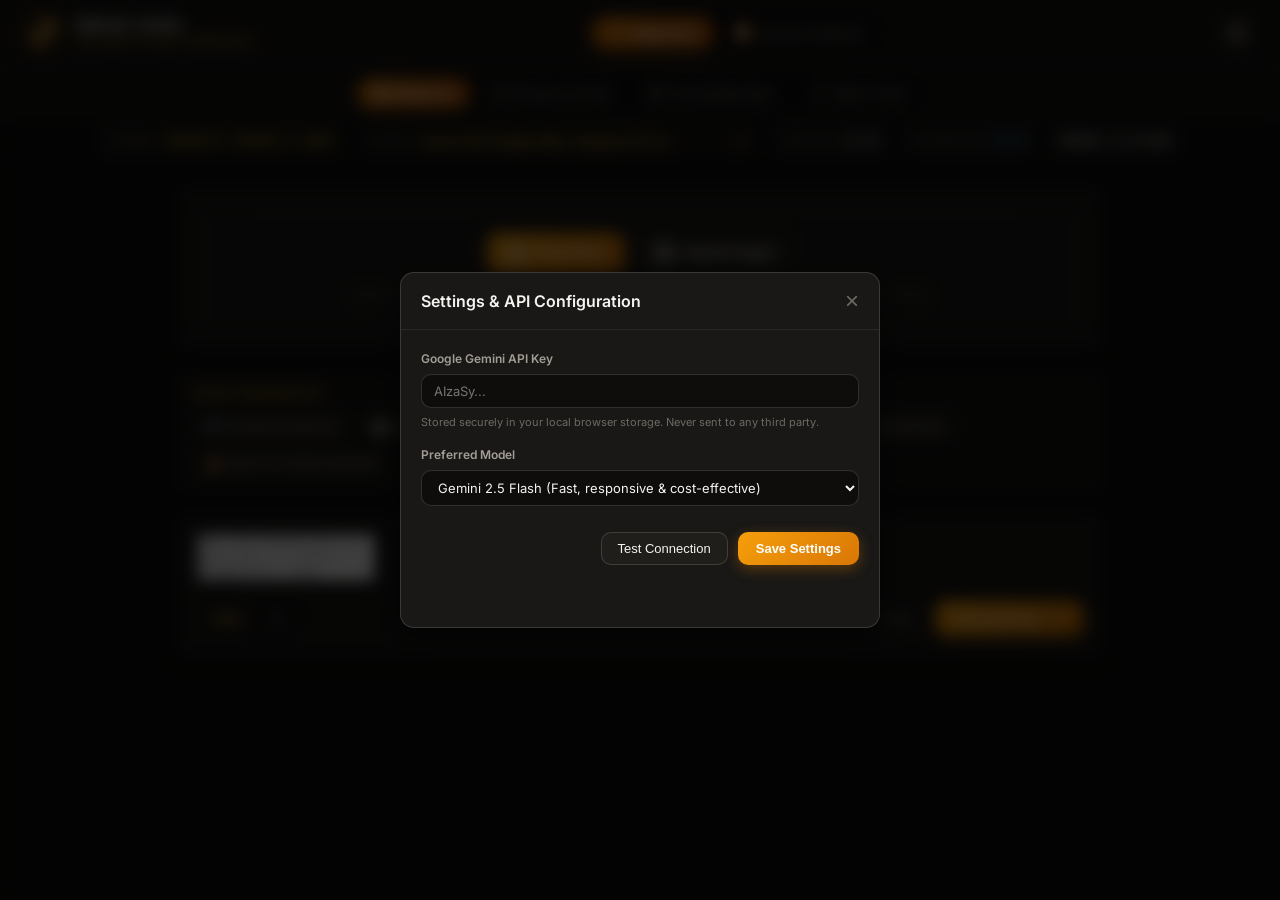
==== baguette-guru/index.html @ 0dacc55f "UI Polish: Harmonize top bar geometry, unify segmented pill navigation tabs, and eliminate irregular" ====
<!DOCTYPE html>
<html lang="en">
<head>
    <meta charset="UTF-8">
    <meta name="viewport" content="width=device-width, initial-scale=1.0, maximum-scale=1.0, user-scalable=no, viewport-fit=cover">
    <title>Bread Guru — Artisan Sourdough & Baguette Companion</title>
    <meta name="theme-color" content="#0d0c0a">
    <meta name="apple-mobile-web-app-capable" content="yes">
    <meta name="apple-mobile-web-app-status-bar-style" content="black-translucent">
    <link rel="manifest" href="manifest.json">
    <link rel="stylesheet" href="style.css?v=7.0">
    <link rel="icon" href="data:image/svg+xml,<svg xmlns='http://www.w3.org/2000/svg' viewBox='0 0 100 100'><text y='.9em' font-size='90'>🥖</text></svg>">
</head>
<body>

    <div id="app" class="app-container">
        
        <!-- TOP APP BAR -->
        <header class="app-header">
            <div class="brand-section">
                <div class="brand-logo">🥖</div>
                <div class="brand-info">
                    <h1 class="brand-title">BREAD GURU</h1>
                    <span class="brand-subtitle">ARTISAN KITCHEN COMPANION</span>
                </div>
            </div>

            <!-- BAKE FORMAT TOGGLE (PILL SWITCH) -->
            <div class="format-segmented-control">
                <button id="btn-format-baguette" class="format-pill active" data-format="baguette">
                    <span class="icon">🥖</span>
                    <span class="label">Baguettes</span>
                </button>
                <button id="btn-format-boule" class="format-pill" data-format="boule">
                    <span class="icon">🍞</span>
                    <span class="label">Boules & Bâtards</span>
                </button>
            </div>

            <!-- QUICK ACTIONS -->
            <div class="header-actions">
                <button id="settings-btn" class="icon-btn" title="API Configuration" aria-label="Settings">
                    <svg width="20" height="20" viewBox="0 0 24 24" fill="none" stroke="currentColor" stroke-width="2" stroke-linecap="round" stroke-linejoin="round">
                        <circle cx="12" cy="12" r="3"></circle>
                        <path d="M19.4 15a1.65 1.65 0 0 0 .33 1.82l.06.06a2 2 0 0 1 0 2.83 2 2 0 0 1-2.83 0l-.06-.06a1.65 1.65 0 0 0-1.82-.33 1.65 1.65 0 0 0-1 1.51V21a2 2 0 0 1-2 2 2 2 0 0 1-2-2v-.09A1.65 1.65 0 0 0 9 19.4a1.65 1.65 0 0 0-1.82.33l-.06.06a2 2 0 0 1-2.83 0 2 2 0 0 1 0-2.83l.06-.06a1.65 1.65 0 0 0 .33-1.82 1.65 1.65 0 0 0-1.51-1H3a2 2 0 0 1-2-2 2 2 0 0 1 2-2h.09A1.65 1.65 0 0 0 4.6 9a1.65 1.65 0 0 0-.33-1.82l-.06-.06a2 2 0 0 1 0-2.83 2 2 0 0 1 2.83 0l.06.06a1.65 1.65 0 0 0 1.82.33H9a1.65 1.65 0 0 0 1-1.51V3a2 2 0 0 1 2-2 2 2 0 0 1 2 2v.09a1.65 1.65 0 0 0 1 1.51 1.65 1.65 0 0 0 1.82-.33l.06-.06a2 2 0 0 1 2.83 0 2 2 0 0 1 0 2.83l-.06.06a1.65 1.65 0 0 0-.33 1.82V9a1.65 1.65 0 0 0 1.51 1H21a2 2 0 0 1 2 2 2 2 0 0 1-2 2h-.09a1.65 1.65 0 0 0-1.51 1z"></path>
                    </svg>
                </button>
            </div>
        </header>

        <!-- MAIN NAVIGATION TABS -->
        <nav class="main-nav">
            <div class="nav-segmented-track">
                <button id="nav-diagnose" class="nav-tab active" data-tab="diagnose">
                    <svg width="16" height="16" viewBox="0 0 24 24" fill="none" stroke="currentColor" stroke-width="2"><path d="M23 19a2 2 0 0 1-2 2H3a2 2 0 0 1-2-2V8a2 2 0 0 1 2-2h4l2-3h6l2 3h4a2 2 0 0 1 2 2z"/><circle cx="12" cy="13" r="4"/></svg>
                    <span>Diagnose</span>
                </button>
                <button id="nav-recipes" class="nav-tab" data-tab="recipes">
                    <svg width="16" height="16" viewBox="0 0 24 24" fill="none" stroke="currentColor" stroke-width="2"><path d="M4 19.5A2.5 2.5 0 0 1 6.5 17H20"/><path d="M6.5 2H20v20H6.5A2.5 2.5 0 0 1 4 19.5v-15A2.5 2.5 0 0 1 6.5 2z"/></svg>
                    <span>Recipes & Scale</span>
                </button>
                <button id="nav-methods" class="nav-tab" data-tab="methods">
                    <svg width="16" height="16" viewBox="0 0 24 24" fill="none" stroke="currentColor" stroke-width="2"><polygon points="12 2 2 7 12 12 22 7 12 2"/><polyline points="2 17 12 22 22 17"/><polyline points="2 12 12 17 22 12"/></svg>
                    <span>Knowledge Base</span>
                </button>
                <button id="nav-coulage" class="nav-tab" data-tab="coulage">
                    <svg width="16" height="16" viewBox="0 0 24 24" fill="none" stroke="currentColor" stroke-width="2"><path d="M14 14.76V3.5a2.5 2.5 0 0 0-5 0v11.26a4.5 4.5 0 1 0 5 0z"/></svg>
                    <span>Water Temp</span>
                </button>
            </div>
        </nav>

        <!-- LIVE TELEMETRY BAR -->
        <div class="telemetry-strip">
            <div class="telemetry-pill">
                <span class="label">Format:</span>
                <span id="telemetry-format" class="val val-highlight">Baguette (Couche)</span>
            </div>
            <div class="telemetry-pill">
                <span class="label">Flour:</span>
                <select id="header-flour-selector" class="strip-select">
                    <!-- Populated dynamically -->
                </select>
            </div>
            <div class="telemetry-pill">
                <span class="label">Protein:</span>
                <span id="telemetry-protein" class="val">11.2%</span>
            </div>
            <div class="telemetry-pill">
                <span class="label">Hydration:</span>
                <span id="telemetry-hydr" class="val val-accent">70.0%</span>
            </div>
            <div class="telemetry-pill model-badge">
                <span id="active-model-display" class="val">GEMINI FLASH</span>
            </div>
        </div>

        <!-- MAIN CONTENT AREA -->
        <main class="content-area">

            <!-- TAB 1: DIAGNOSE & CAMERA SENSOR -->
            <section id="view-diagnose" class="tab-view active">
                
                <!-- CAMERA / UPLOAD COMPONENT -->
                <div class="media-card">
                    <div id="image-count-badge" class="media-badge hidden">0 Photos Attached</div>
                    
                    <div id="preview-container" class="thumbnail-strip hidden"></div>

                    <div class="upload-dropzone" id="camera-placeholder">
                        <div class="dropzone-buttons">
                            <label for="camera-input" class="action-btn btn-primary">
                                <svg width="22" height="22" viewBox="0 0 24 24" fill="none" stroke="currentColor" stroke-width="2"><path d="M23 19a2 2 0 0 1-2 2H3a2 2 0 0 1-2-2V8a2 2 0 0 1 2-2h4l2-3h6l2 3h4a2 2 0 0 1 2 2z"/><circle cx="12" cy="13" r="4"/></svg>
                                <span>Take Photo</span>
                            </label>
                            <label for="gallery-input" class="action-btn btn-secondary">
                                <svg width="22" height="22" viewBox="0 0 24 24" fill="none" stroke="currentColor" stroke-width="2"><rect x="3" y="3" width="18" height="18" rx="2"/><circle cx="8.5" cy="8.5" r="1.5"/><polyline points="21 15 16 10 5 21"/></svg>
                                <span>Upload Images</span>
                            </label>
                        </div>
                        <p class="dropzone-hint">Snap your bulk fermentation, shaped dough on couche/banneton, scoring cuts, or crumb cross-section</p>
                    </div>

                    <input type="file" id="gallery-input" accept="image/*" multiple style="display:none;">
                    <input type="file" id="camera-input" accept="image/*" capture="environment" style="display:none;">
                </div>

                <!-- QUICK TOPIC CHIPS -->
                <div class="quick-chips-wrapper">
                    <span class="chips-label">Quick Diagnostics:</span>
                    <div id="quick-chips-container" class="chips-carousel">
                        <!-- Populated dynamically based on Baguette vs Boule mode -->
                    </div>
                </div>

                <!-- QUESTION / PROMPT INPUT -->
                <div class="prompt-card">
                    <textarea id="context-input" placeholder="Ask the Bread Guru a question or select a diagnostic chip above..." rows="3"></textarea>
                    
                    <div class="prompt-card-footer">
                        <div class="model-segmented">
                            <button id="btn-flash" class="model-opt active">Flash</button>
                            <button id="btn-pro" class="model-opt">Pro</button>
                        </div>

                        <div class="footer-buttons">
                            <button id="pillar-clear" class="btn-ghost" title="Clear inputs">Clear</button>
                            <button id="btn-analyze" class="btn-execute">
                                <span>Consult Guru</span>
                                <svg width="16" height="16" viewBox="0 0 24 24" fill="none" stroke="currentColor" stroke-width="2.5"><polyline points="9 18 15 12 9 6"/></svg>
                            </button>
                        </div>
                    </div>
                </div>

                <!-- DIAGNOSTIC RESULT CARD -->
                <div id="diagnostic-panel" class="result-card hidden">
                    <div class="result-header">
                        <div class="result-title-group">
                            <span class="status-indicator"></span>
                            <h3>Guru Diagnostic Assessment</h3>
                        </div>
                        <button id="btn-clear-result" class="btn-text">Dismiss</button>
                    </div>
                    <div id="diagnostic-content" class="result-body markdown-body">
                        <!-- Streamed / rendered Gemini analysis -->
                    </div>
                </div>

            </section>

            <!-- TAB 2: RECIPES & SCALE COMPANION -->
            <section id="view-recipes" class="tab-view">
                
                <div class="card-hero">
                    <div class="hero-header">
                        <div>
                            <h2 id="recipe-format-title">Artisanal Baguettes</h2>
                            <p id="recipe-format-subtitle" class="hero-desc">Exact kitchen scale weights dynamically tuned to your flour and hydration</p>
                        </div>
                    </div>
                </div>

                <!-- FLOUR PROFILER CARD -->
                <div class="panel-card">
                    <div class="card-section-label">Flour Rheology Profile</div>
                    
                    <div class="flour-config-grid">
                        <div class="config-field">
                            <label for="recipe-flour-selector">Selected Flour</label>
                            <select id="recipe-flour-selector" class="clean-select">
                                <!-- Populated dynamically -->
                            </select>
                        </div>

                        <div class="config-field">
                            <label for="input-protein">Protein Content (%)</label>
                            <input type="number" id="input-protein" step="0.1" min="9.0" max="18.0" value="11.2" class="clean-input">
                        </div>

                        <div class="config-field">
                            <label for="select-bio">Type / Certification</label>
                            <select id="select-bio" class="clean-select">
                                <option value="true">Organic / Bio (Native enzymes, no additives)</option>
                                <option value="false">Conventional (Malted / Ascorbic acid)</option>
                            </select>
                        </div>
                    </div>

                    <div id="flour-notes-banner" class="flour-advice-callout">
                        <!-- Populated dynamically -->
                    </div>
                </div>

                <!-- RECIPE VARIANT SELECTOR -->
                <div class="recipe-selector-wrap">
                    <div class="card-section-label">Master Recipe Formula</div>
                    <div id="recipe-selector-pills" class="recipe-pills">
                        <!-- Populated dynamically based on Baguette vs Boule -->
                    </div>

                    <!-- ACTIVE RECIPE ACTION BANNER -->
                    <div class="recipe-action-banner">
                        <div class="active-recipe-summary">
                            <h3 id="display-recipe-title">Selected Master Formula</h3>
                            <p id="display-recipe-desc" class="recipe-desc-text">Select a master formula above</p>
                        </div>
                        <button id="btn-start-baking-mode" class="btn-execute btn-baking-mode" title="Launch Step-by-Step Guided Baker with Alarms">
                            <svg width="18" height="18" viewBox="0 0 24 24" fill="none" stroke="currentColor" stroke-width="2"><circle cx="12" cy="12" r="10"/><polyline points="12 6 12 12 16 14"/></svg>
                            <span>START BAKING MODE</span>
                        </button>
                    </div>
                </div>

                <!-- SCALE MASTER & HYDRATION DIAL -->
                <div class="panel-card highlight-card">
                    
                    <!-- HYDRATION SLIDER WITH LIVE ZONE EVALUATION -->
                    <div class="hydration-module">
                        <div class="hydration-header">
                            <div>
                                <label for="slider-hydration" class="hydr-title">Target Hydration</label>
                                <div class="hydr-metrics">
                                    <span id="val-hydration-display" class="hydr-hero-num">70.0%</span>
                                    <span id="display-total-water" class="hydr-water-grams">350 g total water</span>
                                </div>
                            </div>
                            <div id="hydr-zone-badge" class="zone-badge zone-optimal">Optimal Zone</div>
                        </div>

                        <div class="slider-wrapper">
                            <input type="range" id="slider-hydration" min="62" max="84" step="0.5" value="70" class="custom-range">
                            <div class="slider-scale-labels">
                                <span>62% (Stiff)</span>
                                <span>68% (T55/AP)</span>
                                <span>71% (Bio T65)</span>
                                <span>76% (Boule)</span>
                                <span>82%+ (Manitoba)</span>
                            </div>
                        </div>
                    </div>

                    <!-- BATCH SCALER CONTROLS -->
                    <div class="batch-scaler-row">
                        <div class="batch-control-group">
                            <label id="label-unit-count">Portions</label>
                            <div class="stepper-widget">
                                <button id="btn-dec-loaves" class="stepper-btn" aria-label="Decrease portions">−</button>
                                <span id="display-loaves" class="stepper-val">3</span>
                                <button id="btn-inc-loaves" class="stepper-btn" aria-label="Increase portions">+</button>
                            </div>
                            <span id="display-portion-estimate" class="batch-estimate">(~320g each)</span>
                        </div>

                        <div class="batch-control-group">
                            <label for="input-flour-basis">Total Flour Basis (g)</label>
                            <div class="input-with-unit">
                                <input type="number" id="input-flour-basis" value="500" step="50" min="100" max="5000" class="clean-input input-bold">
                                <span class="unit-tag">g</span>
                            </div>
                        </div>
                    </div>

                    <!-- KITCHEN SCALE WEIGHTS TABLE (GRAMS EMPHASIZED!) -->
                    <div class="table-responsive">
                        <table class="scale-table">
                            <thead>
                                <tr>
                                    <th>Ingredient / Stage</th>
                                    <th class="col-grams">Kitchen Scale Weight</th>
                                    <th class="col-pct">Baker's %</th>
                                    <th>Technique & Timing</th>
                                </tr>
                            </thead>
                            <tbody id="recipe-table-body">
                                <!-- Populated dynamically with large readable grams -->
                            </tbody>
                        </table>
                    </div>

                    <!-- TIMELINE & METHOD PHASES -->
                    <div class="timeline-module">
                        <div class="card-section-label">Step-by-Step Production Protocol</div>
                        <div id="recipe-steps-list" class="phases-accordion">
                            <!-- Populated dynamically -->
                        </div>
                    </div>

                </div>

            </section>

            <!-- TAB 3: METHODS & KNOWLEDGE BASE EXPLORER -->
            <section id="view-methods" class="tab-view">
                
                <div class="card-hero">
                    <h2>Artisan Bread Science & Methodology</h2>
                    <p class="hero-desc">Synthesized from Modernist Bread, Jean-Marie Lanio, Chad Robertson, Maurizio Leo, Ken Forkish, and Addie Roberts</p>
                </div>

                <div class="kb-topic-chips">
                    <button class="kb-chip active" data-kb="10_SOURDOUGH_BOULE_AND_BATARD_MASTERY.md">10. Sourdough Boules</button>
                    <button class="kb-chip" data-kb="09_FLOUR_PROTEIN_AND_HYDRATION_MATRIX.md">09. Flour & Protein Matrix</button>
                    <button class="kb-chip" data-kb="01_FOUNDATIONS_AND_FLOUR.md">01. Flour Specs & T65</button>
                    <button class="kb-chip" data-kb="02_THE_THREE_LEAVENING_SYSTEMS.md">02. 3 Leavening Systems</button>
                    <button class="kb-chip" data-kb="03_DOUGH_METHODS_AND_RHEOLOGY.md">03. Autolyse & Bassinage</button>
                    <button class="kb-chip" data-kb="04_SHAPING_TECHNIQUE_AND_TENSION.md">04. Shaping & Tension</button>
                    <button class="kb-chip" data-kb="05_SCORING_AND_OVEN_PHYSICS.md">05. Scoring & Ear Physics</button>
                    <button class="kb-chip" data-kb="06_BAKING_AND_STEAM_SOLUTIONS.md">06. Steam & Baking Stones</button>
                    <button class="kb-chip" data-kb="07_DIAGNOSTICS_AND_GURU_DECISION_TREE.md">07. Diagnostic Decision Tree</button>
                    <button class="kb-chip" data-kb="08_COMPARATIVE_RECIPES_DATABASE.md">08. Literature Formulas</button>
                </div>

                <div class="panel-card kb-display-card">
                    <div id="kb-markdown-content" class="kb-article markdown-body">
                        <!-- Loaded from knowledge_data.js -->
                    </div>
                </div>

            </section>

            <!-- TAB 4: COULAGE / BASE TEMPERATURE CALCULATOR -->
            <section id="view-coulage" class="tab-view">
                
                <div class="card-hero">
                    <h2>Le Coulage — Water Temperature Calculator</h2>
                    <p class="hero-desc">French Base Temperature Formula: Target Dough Temp = Room + Flour + Water + Mixer Friction</p>
                </div>

                <div class="panel-card">
                    <p class="card-intro-text">
                        Controlling final dough temperature (<strong>23.5°C – 24.5°C</strong>) is essential to govern fermentation speed, regulate enzyme activity, and keep wild yeast in balance with lactic acid bacteria.
                    </p>

                    <div class="coulage-inputs-grid">
                        <div class="config-field">
                            <label for="coulage-td">Target Dough Temp (T°D)</label>
                            <div class="input-with-unit">
                                <input type="number" id="coulage-td" value="24" step="0.5" class="clean-input input-bold">
                                <span class="unit-tag">°C</span>
                            </div>
                        </div>

                        <div class="config-field">
                            <label for="coulage-tr">Room / Ambient Temp (T°R)</label>
                            <div class="input-with-unit">
                                <input type="number" id="coulage-tr" value="22" step="0.5" class="clean-input">
                                <span class="unit-tag">°C</span>
                            </div>
                        </div>

                        <div class="config-field">
                            <label for="coulage-tf">Flour Temp (T°F)</label>
                            <div class="input-with-unit">
                                <input type="number" id="coulage-tf" value="21" step="0.5" class="clean-input">
                                <span class="unit-tag">°C</span>
                            </div>
                        </div>

                        <div class="config-field">
                            <label for="coulage-friction">Mixing Method (Friction Factor)</label>
                            <select id="coulage-friction" class="clean-select">
                                <option value="0">Manual Hand Mixing / Folds (0°C)</option>
                                <option value="2">Gentle Slow Mixer (2°C)</option>
                                <option value="4" selected>Spiral / Stand Mixer Spd 1+2 (4°C)</option>
                                <option value="6">Intensive High-Speed Mixer (6°C)</option>
                            </select>
                        </div>
                    </div>

                    <!-- HERO WATER TEMPERATURE BANNER -->
                    <div class="coulage-hero-card">
                        <div class="coulage-hero-label">Calculated Water Temperature Needed</div>
                        <div id="coulage-water-result" class="coulage-hero-number">25.0°C</div>
                        <p id="coulage-advice" class="coulage-hero-advice">Use slightly tepid water to hit target dough temp of 24°C.</p>
                    </div>
                </div>

            </section>

        </main>
    </div>

    <!-- IMMERSIVE BAKING MODE OVERLAY -->
    <div id="baking-mode-overlay" class="baking-mode-view hidden">
        <div class="bm-container">
            <header class="bm-header">
                <div class="bm-header-left">
                    <span class="bm-live-indicator"></span>
                    <div class="bm-header-meta">
                        <h2 id="bm-recipe-name">Modernist Bread: A-Plus Baguette</h2>
                        <span id="bm-recipe-specs">Scaled to 500g Flour • Target Hydration: 70.5%</span>
                    </div>
                </div>
                <div class="bm-header-right">
                    <button id="bm-sound-toggle" class="icon-btn" title="Toggle Alarm Chime" aria-label="Toggle Sound">🔔</button>
                    <button id="bm-close-btn" class="icon-btn bm-close" title="Exit Baking Mode" aria-label="Exit Baking Mode">&times;</button>
                </div>
            </header>

            <!-- PROGRESS BAR -->
            <div class="bm-progress-bar">
                <div id="bm-progress-fill" class="bm-progress-fill" style="width: 10%;"></div>
            </div>

            <!-- STEP JUMP DRAWER -->
            <div class="bm-step-nav-strip">
                <div id="bm-step-pills" class="bm-step-pills">
                    <!-- Populated dynamically -->
                </div>
            </div>

            <!-- MAIN STAGE -->
            <div class="bm-stage">
                <!-- STEP DETAIL CARD -->
                <div class="bm-step-card">
                    <div class="bm-step-meta">
                        <span id="bm-step-badge" class="bm-phase-badge">PHASE 1: PREP</span>
                        <span id="bm-step-counter" class="bm-step-counter">Step 1 of 8</span>
                    </div>
                    <h1 id="bm-step-title" class="bm-step-title">Toasted Corn Prep</h1>
                    <p id="bm-step-instructions" class="bm-step-instructions">
                        Toast finely milled corn flour at 175°C (350°F) for 20 min until golden and fragrant. Cool completely before mixing.
                    </p>
                    <div class="bm-cue-box">
                        <span class="bm-cue-label">TACTILE & SENSORY CUE</span>
                        <span id="bm-step-cues" class="bm-step-cues">Aroma should be rich, nutty, and hazelnut-like.</span>
                    </div>
                </div>

                <!-- TIMER & ALARM CARD -->
                <div class="bm-timer-card">
                    <div class="bm-timer-label">STEP TIMER & ALARM</div>
                    <div id="bm-timer-display" class="bm-timer-display">20:00</div>
                    <div id="bm-timer-status" class="bm-timer-status">Timer Ready • Alarm Enabled</div>

                    <!-- TIMER CONTROLS -->
                    <div class="bm-timer-controls">
                        <button id="bm-btn-sub5" class="bm-btn-secondary">-5 Min</button>
                        <button id="bm-btn-toggle-timer" class="bm-btn-primary">START TIMER</button>
                        <button id="bm-btn-add5" class="bm-btn-secondary">+5 Min</button>
                        <button id="bm-btn-reset-timer" class="bm-btn-secondary">Reset</button>
                    </div>
                </div>
            </div>

            <!-- NAVIGATION FOOTER -->
            <footer class="bm-footer">
                <button id="bm-btn-prev" class="action-btn secondary-action">◀ Previous Step</button>
                <button id="bm-btn-complete" class="action-btn primary-action">Complete & Next Step ▶</button>
            </footer>
        </div>

        <!-- ALARM NOTIFICATION OVERLAY (WHEN TIMER EXPIRES) -->
        <div id="bm-alarm-modal" class="bm-alarm-modal hidden">
            <div class="bm-alarm-card">
                <div class="bm-alarm-bell">🔔</div>
                <h2 id="bm-alarm-title">Step Complete!</h2>
                <p id="bm-alarm-desc">Check on your dough and proceed to the next step.</p>
                <button id="bm-btn-dismiss-alarm" class="action-btn primary-action">Acknowledge Alarm & Next Step ▶</button>
            </div>
        </div>
    </div>

    <!-- SETTINGS MODAL -->
    <div id="settings-modal" class="modal-backdrop hidden">
        <div class="modal-container">
            <div class="modal-header">
                <h3>Settings & API Configuration</h3>
                <button id="btn-close-settings" class="modal-close" aria-label="Close modal">&times;</button>
            </div>
            
            <div class="modal-content">
                <div class="modal-field">
                    <label for="gemini-key">Google Gemini API Key</label>
                    <input type="password" id="gemini-key" placeholder="AIzaSy..." class="clean-input">
                    <small>Stored securely in your local browser storage. Never sent to any third party.</small>
                </div>

                <div class="modal-field">
                    <label for="model-preference">Preferred Model</label>
                    <select id="model-preference" class="clean-select">
                        <option value="gemini-2.5-flash">Gemini 2.5 Flash (Fast, responsive & cost-effective)</option>
                        <option value="gemini-2.5-pro">Gemini 2.5 Pro (Deep reasoning for complex diagnostics)</option>
                    </select>
                </div>

                <div class="modal-actions">
                    <button id="btn-test-key" class="btn-secondary">Test Connection</button>
                    <button id="btn-save-settings" class="btn-primary">Save Settings</button>
                </div>

                <div id="settings-status" class="status-alert"></div>
            </div>
        </div>
    </div>

    <!-- LOADING OVERLAY -->
    <div id="loader-overlay" class="loading-overlay hidden">
        <div class="loading-card">
            <div class="spinner-ring"></div>
            <div id="loader-text" class="loading-label">Consulting Bread Guru...</div>
        </div>
    </div>

    <script src="knowledge_data.js?v=6.0"></script>
    <script src="app.js?v=6.0"></script>
</body>
</html>
---- baguette-guru/style.css ----
@import url('https://fonts.googleapis.com/css2?family=Inter:wght@300;400;500;600;700&family=JetBrains+Mono:wght@400;500;600;700&display=swap');

:root {
    /* Color Palette: Warm Dark Artisan Studio */
    --bg-base: #0e0d0c;
    --bg-surface: #171513;
    --bg-elevated: #201e1a;
    --bg-card: #191816;
    --bg-glass: rgba(25, 24, 22, 0.85);
    
    --border-subtle: rgba(255, 255, 255, 0.07);
    --border-strong: rgba(255, 255, 255, 0.14);
    --border-amber: rgba(245, 158, 11, 0.35);

    --text-primary: #f5f3ef;
    --text-secondary: #a39e95;
    --text-muted: #6e6962;

    --amber-500: #f59e0b;
    --amber-400: #fbbf24;
    --amber-600: #d97706;
    --amber-glow: rgba(245, 158, 11, 0.18);

    --green-500: #10b981;
    --green-glow: rgba(16, 185, 129, 0.18);
    --orange-500: #f97316;
    --red-500: #ef4444;
    --blue-400: #38bdf8;

    --font-sans: 'Inter', -apple-system, BlinkMacSystemFont, 'Segoe UI', Roboto, sans-serif;
    --font-mono: 'JetBrains Mono', 'SF Mono', Consolas, monospace;

    --radius-sm: 6px;
    --radius-md: 10px;
    --radius-lg: 14px;
    --radius-full: 9999px;

    --shadow-card: 0 4px 20px rgba(0, 0, 0, 0.35);
    --shadow-pop: 0 8px 30px rgba(0, 0, 0, 0.5);
    --shadow-amber: 0 4px 14px rgba(217, 119, 6, 0.35);
}

/* Base Reset & Box Sizing */
* {
    box-sizing: border-box;
    margin: 0;
    padding: 0;
    -webkit-tap-highlight-color: transparent;
}

html, body {
    background-color: var(--bg-base);
    color: var(--text-primary);
    font-family: var(--font-sans);
    line-height: 1.5;
    min-height: 100vh;
    overflow-x: hidden;
    -webkit-font-smoothing: antialiased;
}

/* App Layout */
.app-container {
    display: flex;
    flex-direction: column;
    min-height: 100vh;
    width: 100%;
}

/* ==========================================================================
   TOP APP BAR (Sleek, Symmetrical, Modern)
   ========================================================================== */
.app-header {
    display: flex;
    align-items: center;
    justify-content: space-between;
    padding: 12px 24px;
    background-color: var(--bg-surface);
    border-bottom: 1px solid var(--border-subtle);
    position: sticky;
    top: 0;
    z-index: 100;
    backdrop-filter: blur(12px);
    gap: 16px;
}

.brand-section {
    display: flex;
    align-items: center;
    gap: 12px;
    flex-shrink: 0;
}

.brand-logo {
    width: 40px;
    height: 40px;
    border-radius: 50%;
    background: linear-gradient(135deg, rgba(245, 158, 11, 0.2), rgba(217, 119, 6, 0.05));
    border: 1px solid var(--border-amber);
    display: flex;
    align-items: center;
    justify-content: center;
    font-size: 22px;
    box-shadow: 0 0 12px var(--amber-glow);
}

.brand-info {
    display: flex;
    flex-direction: column;
}

.brand-title {
    font-size: 15px;
    font-weight: 700;
    letter-spacing: 1px;
    color: var(--text-primary);
    line-height: 1.2;
}

.brand-subtitle {
    font-size: 10px;
    font-weight: 500;
    letter-spacing: 0.8px;
    color: var(--amber-400);
}

/* Format Segmented Control (Baguette vs Boule) */
.format-segmented-control {
    display: flex;
    background-color: var(--bg-base);
    border: 1px solid var(--border-strong);
    border-radius: var(--radius-full);
    padding: 4px;
    gap: 4px;
    box-shadow: inset 0 2px 4px rgba(0,0,0,0.4);
}

.format-pill {
    display: flex;
    align-items: center;
    gap: 6px;
    padding: 6px 16px;
    border-radius: var(--radius-full);
    background: transparent;
    border: none;
    color: var(--text-secondary);
    font-family: var(--font-sans);
    font-size: 13px;
    font-weight: 500;
    cursor: pointer;
    transition: all 0.2s cubic-bezier(0.4, 0, 0.2, 1);
}

.format-pill .icon {
    font-size: 15px;
}

.format-pill:hover {
    color: var(--text-primary);
}

.format-pill.active {
    background: linear-gradient(135deg, var(--amber-600), #b45309);
    color: #ffffff;
    font-weight: 600;
    box-shadow: var(--shadow-amber);
}

/* Header Actions */
.header-actions {
    display: flex;
    align-items: center;
    gap: 8px;
    flex-shrink: 0;
}

.icon-btn {
    width: 38px;
    height: 38px;
    border-radius: 50%;
    background-color: var(--bg-elevated);
    border: 1px solid var(--border-subtle);
    color: var(--text-secondary);
    display: flex;
    align-items: center;
    justify-content: center;
    cursor: pointer;
    transition: all 0.2s ease;
}

.icon-btn:hover {
    color: var(--amber-400);
    border-color: var(--border-amber);
    background-color: #272521;
}

/* ==========================================================================
   MAIN NAVIGATION TABS (Segmented Pill Design Matching Top Bar)
   ========================================================================== */
.main-nav {
    display: flex;
    align-items: center;
    justify-content: center;
    background-color: var(--bg-surface);
    border-bottom: 1px solid var(--border-subtle);
    padding: 8px 16px;
    overflow-x: auto;
    scrollbar-width: none;
}

.main-nav::-webkit-scrollbar {
    display: none;
}

.nav-segmented-track {
    display: inline-flex;
    background-color: var(--bg-base);
    border: 1px solid var(--border-strong);
    border-radius: var(--radius-full);
    padding: 4px;
    gap: 4px;
    box-shadow: inset 0 2px 4px rgba(0,0,0,0.4);
    max-width: 100%;
}

.nav-tab {
    display: flex;
    align-items: center;
    gap: 6px;
    padding: 6px 16px;
    border-radius: var(--radius-full);
    background: transparent;
    border: none;
    color: var(--text-secondary);
    font-family: var(--font-sans);
    font-size: 13px;
    font-weight: 500;
    cursor: pointer;
    white-space: nowrap;
    transition: all 0.2s cubic-bezier(0.4, 0, 0.2, 1);
}

.nav-tab svg {
    stroke: currentColor;
    transition: stroke 0.15s ease;
}

.nav-tab:hover {
    color: var(--text-primary);
}

.nav-tab.active {
    background: linear-gradient(135deg, var(--amber-600), #b45309);
    color: #ffffff;
    font-weight: 600;
    box-shadow: var(--shadow-amber);
}

/* ==========================================================================
   TELEMETRY STRIP (Live Kitchen Dashboard)
   ========================================================================== */
.telemetry-strip {
    display: flex;
    align-items: center;
    justify-content: center;
    background-color: rgba(14, 13, 12, 0.95);
    border-bottom: 1px solid var(--border-subtle);
    padding: 6px 16px;
    gap: 12px;
    overflow-x: auto;
    font-size: 12px;
}

.telemetry-pill {
    display: inline-flex;
    align-items: center;
    gap: 6px;
    background-color: var(--bg-surface);
    border: 1px solid var(--border-subtle);
    border-radius: var(--radius-sm);
    padding: 4px 10px;
    white-space: nowrap;
}

.telemetry-pill .label {
    color: var(--text-muted);
    font-size: 11px;
    font-weight: 500;
    text-transform: uppercase;
    letter-spacing: 0.5px;
}

.telemetry-pill .val {
    font-family: var(--font-mono);
    font-weight: 600;
    color: var(--text-primary);
}

.telemetry-pill .val-highlight {
    color: var(--amber-400);
}

.telemetry-pill .val-accent {
    color: var(--blue-400);
}

.strip-select {
    background: transparent;
    border: none;
    color: var(--amber-400);
    font-family: var(--font-sans);
    font-size: 12px;
    font-weight: 600;
    cursor: pointer;
    outline: none;
}

.strip-select option {
    background-color: var(--bg-surface);
    color: var(--text-primary);
}

/* ==========================================================================
   CONTENT AREA & TAB VIEWS
   ========================================================================== */
.content-area {
    flex: 1;
    max-width: 960px;
    width: 100%;
    margin: 0 auto;
    padding: 24px 16px 80px 16px;
}

.tab-view {
    display: none;
    flex-direction: column;
    gap: 20px;
    animation: fadeIn 0.2s ease;
}

.tab-view.active {
    display: flex;
}

@keyframes fadeIn {
    from { opacity: 0; transform: translateY(4px); }
    to { opacity: 1; transform: translateY(0); }
}

/* ==========================================================================
   CARD SYSTEM
   ========================================================================== */
.card-hero, .panel-card, .media-card, .prompt-card, .result-card, .highlight-card, .kb-display-card {
    background-color: var(--bg-card);
    border: 1px solid var(--border-subtle);
    border-radius: var(--radius-lg);
    padding: 20px;
    box-shadow: var(--shadow-card);
}

.hero-header {
    margin-bottom: 16px;
}

.hero-header h2 {
    font-size: 20px;
    font-weight: 700;
    color: var(--text-primary);
    margin-bottom: 4px;
}

.hero-desc {
    font-size: 13px;
    color: var(--text-secondary);
}

.card-intro-text {
    font-size: 13px;
    color: var(--text-secondary);
    line-height: 1.6;
    margin-bottom: 16px;
}

.card-section-label {
    font-size: 11px;
    font-weight: 600;
    text-transform: uppercase;
    letter-spacing: 0.8px;
    color: var(--text-muted);
    margin-bottom: 8px;
    display: flex;
    align-items: center;
    gap: 6px;
}

/* ==========================================================================
   DIAGNOSE & PHOTO UPLOAD VIEW
   ========================================================================== */
/* Quick Prompt Chips */
.quick-chips-wrapper {
    background-color: var(--bg-surface);
    border: 1px solid var(--border-subtle);
    border-radius: var(--radius-lg);
    padding: 14px 16px;
    display: flex;
    flex-direction: column;
    gap: 10px;
}

.chips-label {
    font-size: 11px;
    font-weight: 600;
    text-transform: uppercase;
    letter-spacing: 0.8px;
    color: var(--amber-400);
}

.chips-carousel {
    display: flex;
    flex-wrap: wrap;
    gap: 8px;
}

.chip-btn {
    background-color: var(--bg-elevated);
    border: 1px solid var(--border-subtle);
    color: var(--text-secondary);
    padding: 6px 12px;
    border-radius: var(--radius-full);
    font-size: 12px;
    font-family: var(--font-sans);
    cursor: pointer;
    transition: all 0.15s ease;
}

.chip-btn:hover {
    background-color: #272420;
    border-color: var(--border-amber);
    color: var(--text-primary);
}

/* Media Card / Photo Dropzone */
.upload-dropzone {
    border: 2px dashed rgba(255, 255, 255, 0.12);
    border-radius: var(--radius-md);
    padding: 24px 16px;
    display: flex;
    flex-direction: column;
    align-items: center;
    justify-content: center;
    gap: 12px;
    background-color: rgba(255, 255, 255, 0.015);
    transition: border-color 0.2s ease;
}

.upload-dropzone:hover {
    border-color: var(--amber-500);
}

.dropzone-buttons {
    display: flex;
    gap: 12px;
    flex-wrap: wrap;
    justify-content: center;
}

.action-btn {
    display: inline-flex;
    align-items: center;
    gap: 8px;
    padding: 10px 20px;
    border-radius: var(--radius-md);
    font-size: 13px;
    font-weight: 600;
    font-family: var(--font-sans);
    cursor: pointer;
    transition: all 0.2s ease;
    border: none;
}

.primary-action {
    background: linear-gradient(135deg, var(--amber-600), #b45309);
    color: #ffffff;
    box-shadow: var(--shadow-amber);
}

.primary-action:hover {
    filter: brightness(1.1);
}

.secondary-action {
    background-color: var(--bg-elevated);
    border: 1px solid var(--border-strong);
    color: var(--text-primary);
}

.secondary-action:hover {
    background-color: #2b2824;
    border-color: var(--border-amber);
}

.dropzone-hint {
    font-size: 12px;
    color: var(--text-muted);
    text-align: center;
}

.media-badge {
    align-self: flex-start;
    font-size: 11px;
    font-weight: 600;
    color: var(--amber-400);
    background-color: rgba(245, 158, 11, 0.1);
    border: 1px solid var(--border-amber);
    padding: 2px 8px;
    border-radius: var(--radius-sm);
    margin-bottom: 12px;
}

.thumbnail-strip {
    display: flex;
    gap: 10px;
    overflow-x: auto;
    padding-bottom: 8px;
    margin-bottom: 12px;
}

.preview-thumb-box {
    position: relative;
    width: 80px;
    height: 80px;
    border-radius: var(--radius-md);
    overflow: hidden;
    border: 1px solid var(--border-strong);
    flex-shrink: 0;
}

.preview-thumb-box img {
    width: 100%;
    height: 100%;
    object-fit: cover;
}

.preview-remove-btn {
    position: absolute;
    top: 4px;
    right: 4px;
    width: 20px;
    height: 20px;
    border-radius: 50%;
    background-color: rgba(0, 0, 0, 0.75);
    color: #ffffff;
    border: none;
    font-size: 12px;
    cursor: pointer;
    display: flex;
    align-items: center;
    justify-content: center;
}

/* Prompt Card */
.prompt-card textarea.clean-input {
    width: 100%;
    min-height: 100px;
    background-color: var(--bg-base);
    border: 1px solid var(--border-strong);
    border-radius: var(--radius-md);
    color: var(--text-primary);
    font-family: var(--font-sans);
    font-size: 14px;
    padding: 12px;
    resize: vertical;
    outline: none;
    transition: border-color 0.2s ease, box-shadow 0.2s ease;
}

.prompt-card textarea.clean-input:focus {
    border-color: var(--amber-500);
    box-shadow: 0 0 0 3px var(--amber-glow);
}

.prompt-card-footer {
    display: flex;
    align-items: center;
    justify-content: space-between;
    margin-top: 14px;
    flex-wrap: wrap;
    gap: 12px;
}

.model-segmented {
    display: inline-flex;
    background-color: var(--bg-base);
    border: 1px solid var(--border-subtle);
    border-radius: var(--radius-full);
    padding: 3px;
    gap: 3px;
}

.model-opt {
    padding: 4px 12px;
    border-radius: var(--radius-full);
    background: transparent;
    border: none;
    color: var(--text-secondary);
    font-size: 11px;
    font-weight: 600;
    cursor: pointer;
    transition: all 0.15s ease;
}

.model-opt.active {
    background-color: var(--bg-elevated);
    color: var(--amber-400);
}

.footer-buttons {
    display: flex;
    gap: 8px;
}

.btn-ghost {
    background: transparent;
    border: 1px solid var(--border-subtle);
    color: var(--text-secondary);
    padding: 8px 14px;
    border-radius: var(--radius-md);
    font-size: 13px;
    cursor: pointer;
    font-family: var(--font-sans);
}

.btn-ghost:hover {
    color: var(--text-primary);
    border-color: var(--border-strong);
}

.btn-execute {
    background: linear-gradient(135deg, var(--amber-500), var(--amber-600));
    color: #ffffff;
    border: none;
    padding: 8px 20px;
    border-radius: var(--radius-md);
    font-size: 13px;
    font-weight: 600;
    font-family: var(--font-sans);
    cursor: pointer;
    display: flex;
    align-items: center;
    gap: 8px;
    box-shadow: var(--shadow-amber);
    transition: all 0.2s ease;
}

.btn-execute:hover {
    filter: brightness(1.1);
}

/* Diagnostic Output Result Card */
.result-card {
    border-left: 3px solid var(--amber-500);
}

.result-header {
    display: flex;
    align-items: center;
    justify-content: space-between;
    margin-bottom: 14px;
    padding-bottom: 10px;
    border-bottom: 1px solid var(--border-subtle);
}

.result-title-group {
    display: flex;
    align-items: center;
    gap: 8px;
}

.status-indicator {
    width: 8px;
    height: 8px;
    border-radius: 50%;
    background-color: var(--green-500);
    box-shadow: 0 0 8px var(--green-glow);
}

.result-body {
    font-size: 14px;
    line-height: 1.6;
    color: var(--text-primary);
}

/* ==========================================================================
   RECIPES & KITCHEN SCALE VIEW
   ========================================================================== */
/* Flour Config Grid */
.flour-config-grid {
    display: grid;
    grid-template-columns: repeat(auto-fit, minmax(220px, 1fr));
    gap: 16px;
    margin-bottom: 16px;
}

.config-field {
    display: flex;
    flex-direction: column;
    gap: 6px;
}

.config-field label {
    font-size: 11px;
    font-weight: 600;
    text-transform: uppercase;
    letter-spacing: 0.6px;
    color: var(--text-secondary);
}

.clean-input, .clean-select {
    background-color: var(--bg-base);
    border: 1px solid var(--border-strong);
    border-radius: var(--radius-md);
    color: var(--text-primary);
    font-family: var(--font-sans);
    font-size: 13px;
    padding: 8px 12px;
    outline: none;
    transition: border-color 0.2s ease;
}

.clean-input:focus, .clean-select:focus {
    border-color: var(--amber-500);
}

.input-with-unit {
    position: relative;
    display: flex;
    align-items: center;
}

.input-with-unit .clean-input {
    width: 100%;
    padding-right: 36px;
    font-family: var(--font-mono);
}

.input-bold {
    font-weight: 700;
    color: var(--amber-400);
}

.unit-tag {
    position: absolute;
    right: 12px;
    font-size: 11px;
    color: var(--text-muted);
    font-weight: 600;
    pointer-events: none;
}

.flour-advice-callout {
    background-color: rgba(245, 158, 11, 0.08);
    border: 1px solid var(--border-amber);
    border-radius: var(--radius-md);
    padding: 10px 14px;
    font-size: 12px;
    color: var(--amber-400);
    line-height: 1.5;
}

/* Recipe Selector Pills */
.recipe-selector-wrap {
    margin-bottom: 16px;
}

.recipe-pills {
    display: flex;
    flex-wrap: wrap;
    gap: 8px;
}

.recipe-pill-btn {
    background-color: var(--bg-surface);
    border: 1px solid var(--border-subtle);
    color: var(--text-secondary);
    padding: 8px 16px;
    border-radius: var(--radius-full);
    font-size: 13px;
    font-family: var(--font-sans);
    cursor: pointer;
    transition: all 0.2s ease;
}

.recipe-pill-btn:hover {
    background-color: var(--bg-elevated);
    color: var(--text-primary);
}

.recipe-pill-btn.active {
    background-color: var(--amber-500);
    color: #ffffff;
    font-weight: 600;
    border-color: var(--amber-500);
    box-shadow: var(--shadow-amber);
}

/* Batch Scaler Row */
.batch-scaler-row {
    display: flex;
    align-items: center;
    justify-content: space-between;
    flex-wrap: wrap;
    gap: 16px;
    background-color: var(--bg-surface);
    border: 1px solid var(--border-subtle);
    border-radius: var(--radius-md);
    padding: 14px 18px;
    margin-bottom: 20px;
}

.batch-control-group {
    display: flex;
    align-items: center;
    gap: 12px;
}

.batch-control-group label {
    font-size: 12px;
    font-weight: 600;
    color: var(--text-secondary);
    text-transform: uppercase;
}

.stepper-widget {
    display: inline-flex;
    align-items: center;
    background-color: var(--bg-base);
    border: 1px solid var(--border-strong);
    border-radius: var(--radius-md);
    padding: 2px;
    gap: 8px;
}

.stepper-btn {
    width: 32px;
    height: 32px;
    border-radius: var(--radius-sm);
    background-color: var(--bg-elevated);
    border: none;
    color: var(--text-primary);
    font-size: 16px;
    font-weight: 700;
    cursor: pointer;
    display: flex;
    align-items: center;
    justify-content: center;
    transition: background-color 0.15s ease;
}

.stepper-btn:hover {
    background-color: var(--amber-600);
    color: #ffffff;
}

.stepper-val {
    font-family: var(--font-mono);
    font-size: 16px;
    font-weight: 700;
    color: var(--amber-400);
    min-width: 24px;
    text-align: center;
}

.batch-estimate {
    font-size: 12px;
    color: var(--text-muted);
}

.batch-estimate span {
    font-family: var(--font-mono);
    color: var(--text-primary);
}

/* Hydration Control Module */
.hydration-module {
    background-color: var(--bg-surface);
    border: 1px solid var(--border-subtle);
    border-radius: var(--radius-md);
    padding: 16px;
    margin-bottom: 20px;
}

.hydration-header {
    display: flex;
    align-items: center;
    justify-content: space-between;
    margin-bottom: 12px;
    flex-wrap: wrap;
    gap: 10px;
}

.hydr-title {
    display: flex;
    align-items: baseline;
    gap: 8px;
}

.hydr-hero-num {
    font-family: var(--font-mono);
    font-size: 24px;
    font-weight: 700;
    color: var(--amber-400);
}

.hydr-metrics {
    display: flex;
    align-items: center;
    gap: 12px;
}

.hydr-water-grams {
    font-family: var(--font-mono);
    font-size: 13px;
    color: var(--text-secondary);
}

.hydr-water-grams strong {
    color: var(--text-primary);
}

.zone-badge {
    font-size: 11px;
    font-weight: 600;
    padding: 3px 10px;
    border-radius: var(--radius-full);
    text-transform: uppercase;
    letter-spacing: 0.5px;
}

.zone-optimal {
    background-color: rgba(16, 185, 129, 0.12);
    border: 1px solid rgba(16, 185, 129, 0.35);
    color: #34d399;
}

.zone-warning {
    background-color: rgba(249, 115, 22, 0.12);
    border: 1px solid rgba(249, 115, 22, 0.35);
    color: #fb923c;
}

.slider-wrapper {
    display: flex;
    flex-direction: column;
    gap: 6px;
}

.custom-range {
    -webkit-appearance: none;
    appearance: none;
    width: 100%;
    height: 8px;
    border-radius: var(--radius-full);
    background: linear-gradient(to right, #38bdf8 0%, #10b981 35%, #f59e0b 70%, #ef4444 100%);
    outline: none;
    cursor: pointer;
}

.custom-range::-webkit-slider-thumb {
    -webkit-appearance: none;
    appearance: none;
    width: 22px;
    height: 22px;
    border-radius: 50%;
    background-color: #ffffff;
    border: 3px solid var(--amber-500);
    box-shadow: 0 0 10px rgba(0, 0, 0, 0.5);
    cursor: pointer;
    transition: transform 0.1s ease;
}

.custom-range::-webkit-slider-thumb:active {
    transform: scale(1.2);
}

.slider-scale-labels {
    display: flex;
    justify-content: space-between;
    font-size: 11px;
    color: var(--text-muted);
    font-family: var(--font-mono);
}

/* ==========================================================================
   KITCHEN SCALE TABLE (Bold Grams for Instant Kitchen Readability)
   ========================================================================== */
.table-responsive {
    overflow-x: auto;
    margin-bottom: 24px;
    border-radius: var(--radius-md);
    border: 1px solid var(--border-subtle);
}

.scale-table {
    width: 100%;
    border-collapse: collapse;
    text-align: left;
    font-size: 13px;
}

.scale-table thead {
    background-color: var(--bg-surface);
}

.scale-table th {
    padding: 12px 16px;
    font-size: 11px;
    font-weight: 600;
    text-transform: uppercase;
    letter-spacing: 0.8px;
    color: var(--text-secondary);
    border-bottom: 1px solid var(--border-strong);
}

.scale-table td {
    padding: 12px 16px;
    border-bottom: 1px solid var(--border-subtle);
    color: var(--text-primary);
}

.scale-table tr:hover td {
    background-color: rgba(255, 255, 255, 0.02);
}

/* EXACT GRAMS COLUMN: Highlighted for kitchen scale */
.col-grams {
    font-family: var(--font-mono);
    font-size: 17px !important;
    font-weight: 700 !important;
    color: var(--amber-400) !important;
    white-space: nowrap;
}

.col-pct {
    font-family: var(--font-mono);
    font-size: 13px;
    color: var(--text-muted);
}

.bassinage-notice {
    background-color: rgba(249, 115, 22, 0.08);
    border-left: 3px solid var(--orange-500);
    padding: 10px 14px;
    border-radius: 0 var(--radius-sm) var(--radius-sm) 0;
    font-size: 12px;
    color: #fb923c;
    margin-top: 10px;
}

/* Method Timeline */
.timeline-module {
    margin-top: 24px;
}

.phases-accordion {
    display: flex;
    flex-direction: column;
    gap: 12px;
}

.phase-step-item {
    background-color: var(--bg-surface);
    border: 1px solid var(--border-subtle);
    border-radius: var(--radius-md);
    padding: 14px 16px;
}

.phase-step-header {
    display: flex;
    align-items: center;
    justify-content: space-between;
    margin-bottom: 6px;
}

.phase-step-name {
    font-size: 14px;
    font-weight: 600;
    color: var(--text-primary);
}

.phase-step-time {
    font-family: var(--font-mono);
    font-size: 11px;
    color: var(--amber-400);
    background-color: rgba(245, 158, 11, 0.1);
    padding: 2px 8px;
    border-radius: var(--radius-sm);
}

.phase-step-desc {
    font-size: 13px;
    color: var(--text-secondary);
    line-height: 1.5;
}

/* ==========================================================================
   METHODS / KNOWLEDGE BASE VIEW
   ========================================================================== */
.kb-topic-chips {
    display: flex;
    gap: 8px;
    overflow-x: auto;
    padding-bottom: 8px;
    margin-bottom: 16px;
    scrollbar-width: none;
}

.kb-topic-chips::-webkit-scrollbar {
    display: none;
}

.kb-chip {
    background-color: var(--bg-surface);
    border: 1px solid var(--border-subtle);
    color: var(--text-secondary);
    padding: 6px 14px;
    border-radius: var(--radius-full);
    font-size: 12px;
    cursor: pointer;
    white-space: nowrap;
    transition: all 0.2s ease;
}

.kb-chip:hover {
    background-color: var(--bg-elevated);
    color: var(--text-primary);
}

.kb-chip.active {
    background-color: var(--amber-500);
    color: #ffffff;
    border-color: var(--amber-500);
    font-weight: 600;
}

.markdown-body {
    font-size: 14px;
    line-height: 1.7;
    color: var(--text-primary);
}

.markdown-body h1, .markdown-body h2, .markdown-body h3 {
    color: var(--amber-400);
    margin: 20px 0 10px 0;
    font-weight: 700;
}

.markdown-body h1 { font-size: 22px; border-bottom: 1px solid var(--border-strong); padding-bottom: 8px; }
.markdown-body h2 { font-size: 18px; }
.markdown-body h3 { font-size: 15px; }

.markdown-body p { margin-bottom: 12px; }
.markdown-body ul, .markdown-body ol { margin: 0 0 14px 24px; }
.markdown-body li { margin-bottom: 4px; }

.markdown-body table {
    width: 100%;
    border-collapse: collapse;
    margin: 16px 0;
}

.markdown-body th, .markdown-body td {
    padding: 8px 12px;
    border: 1px solid var(--border-strong);
    font-size: 13px;
}

.markdown-body th { background-color: var(--bg-elevated); color: var(--amber-400); }

/* ==========================================================================
   COULAGE (WATER TEMPERATURE CALCULATOR)
   ========================================================================== */
.coulage-inputs-grid {
    display: grid;
    grid-template-columns: repeat(auto-fit, minmax(200px, 1fr));
    gap: 16px;
    margin-bottom: 24px;
}

.coulage-hero-card {
    background: linear-gradient(135deg, rgba(245, 158, 11, 0.12), rgba(217, 119, 6, 0.04));
    border: 1px solid var(--border-amber);
    border-radius: var(--radius-lg);
    padding: 28px 20px;
    text-align: center;
    box-shadow: 0 4px 20px var(--amber-glow);
}

.coulage-hero-label {
    font-size: 12px;
    font-weight: 600;
    text-transform: uppercase;
    letter-spacing: 1px;
    color: var(--text-secondary);
    margin-bottom: 8px;
}

.coulage-hero-number {
    font-family: var(--font-mono);
    font-size: 48px;
    font-weight: 800;
    color: var(--amber-400);
    line-height: 1.1;
    margin-bottom: 10px;
}

.coulage-hero-advice {
    font-size: 14px;
    color: var(--text-primary);
    max-width: 500px;
    margin: 0 auto;
}

/* ==========================================================================
   MODAL & OVERLAY STYLES
   ========================================================================== */
.hidden {
    display: none !important;
}

.modal-backdrop {
    position: fixed;
    top: 0;
    left: 0;
    right: 0;
    bottom: 0;
    background-color: rgba(0, 0, 0, 0.75);
    backdrop-filter: blur(8px);
    display: flex;
    align-items: center;
    justify-content: center;
    z-index: 1000;
    padding: 16px;
}

.modal-container {
    background-color: var(--bg-card);
    border: 1px solid var(--border-strong);
    border-radius: var(--radius-lg);
    width: 100%;
    max-width: 480px;
    box-shadow: var(--shadow-pop);
    overflow: hidden;
}

.modal-header {
    display: flex;
    align-items: center;
    justify-content: space-between;
    padding: 16px 20px;
    border-bottom: 1px solid var(--border-subtle);
}

.modal-header h3 {
    font-size: 16px;
    font-weight: 600;
    color: var(--text-primary);
}

.modal-close {
    background: transparent;
    border: none;
    color: var(--text-muted);
    font-size: 24px;
    line-height: 1;
    cursor: pointer;
}

.modal-close:hover {
    color: var(--text-primary);
}

.modal-content {
    padding: 20px;
    display: flex;
    flex-direction: column;
    gap: 16px;
}

.modal-field {
    display: flex;
    flex-direction: column;
    gap: 6px;
}

.modal-field label {
    font-size: 12px;
    font-weight: 600;
    color: var(--text-secondary);
}

.modal-field small {
    font-size: 11px;
    color: var(--text-muted);
}

.modal-actions {
    display: flex;
    justify-content: flex-end;
    gap: 10px;
    margin-top: 10px;
}

.btn-secondary {
    background-color: var(--bg-elevated);
    border: 1px solid var(--border-strong);
    color: var(--text-primary);
    padding: 8px 16px;
    border-radius: var(--radius-md);
    font-size: 13px;
    cursor: pointer;
}

.btn-primary {
    background: linear-gradient(135deg, var(--amber-500), var(--amber-600));
    color: #ffffff;
    border: none;
    padding: 8px 18px;
    border-radius: var(--radius-md);
    font-size: 13px;
    font-weight: 600;
    cursor: pointer;
    box-shadow: var(--shadow-amber);
}

.status-alert {
    padding: 10px 14px;
    border-radius: var(--radius-sm);
    font-size: 12px;
    margin-top: 6px;
}

.status-alert.success {
    background-color: rgba(16, 185, 129, 0.15);
    color: #34d399;
    border: 1px solid rgba(16, 185, 129, 0.3);
}

.status-alert.error {
    background-color: rgba(239, 68, 68, 0.15);
    color: #f87171;
    border: 1px solid rgba(239, 68, 68, 0.3);
}

/* Loading Overlay */
.loading-overlay {
    position: fixed;
    top: 0;
    left: 0;
    right: 0;
    bottom: 0;
    background-color: rgba(0, 0, 0, 0.7);
    backdrop-filter: blur(6px);
    display: flex;
    align-items: center;
    justify-content: center;
    z-index: 1000;
}

.loading-card {
    background-color: var(--bg-surface);
    border: 1px solid var(--border-amber);
    border-radius: var(--radius-lg);
    padding: 28px 36px;
    display: flex;
    flex-direction: column;
    align-items: center;
    gap: 16px;
    box-shadow: var(--shadow-pop);
}

.spinner-ring {
    width: 36px;
    height: 36px;
    border: 3px solid rgba(245, 158, 11, 0.2);
    border-top-color: var(--amber-500);
    border-radius: 50%;
    animation: spin 0.8s linear infinite;
}

@keyframes spin {
    to { transform: rotate(360deg); }
}

.loading-label {
    font-size: 14px;
    font-weight: 600;
    color: var(--text-primary);
}

/* ==========================================================================
   RECIPE ACTION BANNER & BAKING MODE LAUNCHER
   ========================================================================== */
.recipe-action-banner {
    display: flex;
    align-items: center;
    justify-content: space-between;
    background: linear-gradient(135deg, rgba(245, 158, 11, 0.14), rgba(217, 119, 6, 0.05));
    border: 1px solid var(--border-amber);
    border-radius: var(--radius-md);
    padding: 14px 18px;
    margin-top: 14px;
    gap: 16px;
    flex-wrap: wrap;
}

.active-recipe-summary h3 {
    font-size: 15px;
    font-weight: 700;
    color: var(--amber-400);
    margin-bottom: 2px;
}

.recipe-desc-text {
    font-size: 12px;
    color: var(--text-secondary);
}

.btn-baking-mode {
    padding: 10px 22px;
    font-size: 13px;
    font-weight: 700;
    letter-spacing: 0.5px;
    background: linear-gradient(135deg, var(--amber-500), #ea580c);
    box-shadow: 0 4px 16px rgba(234, 88, 12, 0.4);
    white-space: nowrap;
}

.btn-baking-mode:hover {
    filter: brightness(1.15);
    transform: translateY(-1px);
}

/* ==========================================================================
   IMMERSIVE BAKING MODE (Distraction-Free Kitchen Assistant)
   ========================================================================== */
.baking-mode-view {
    position: fixed;
    top: 0;
    left: 0;
    right: 0;
    bottom: 0;
    background-color: #0b0a09;
    z-index: 2000;
    overflow-y: auto;
    display: flex;
    justify-content: center;
}

.bm-container {
    width: 100%;
    max-width: 860px;
    min-height: 100vh;
    padding: 20px 16px 40px 16px;
    display: flex;
    flex-direction: column;
    gap: 16px;
}

.bm-header {
    display: flex;
    align-items: center;
    justify-content: space-between;
    padding-bottom: 12px;
    border-bottom: 1px solid var(--border-subtle);
    gap: 12px;
}

.bm-header-left {
    display: flex;
    align-items: center;
    gap: 12px;
}

.bm-live-indicator {
    width: 10px;
    height: 10px;
    border-radius: 50%;
    background-color: var(--green-500);
    box-shadow: 0 0 10px var(--green-glow);
    animation: pulseDot 2s infinite ease-in-out;
    flex-shrink: 0;
}

@keyframes pulseDot {
    0%, 100% { transform: scale(1); opacity: 1; }
    50% { transform: scale(1.3); opacity: 0.7; }
}

.bm-header-meta h2 {
    font-size: 16px;
    font-weight: 700;
    color: var(--text-primary);
    line-height: 1.2;
}

.bm-header-meta span {
    font-size: 11px;
    color: var(--amber-400);
    font-family: var(--font-mono);
}

.bm-header-right {
    display: flex;
    align-items: center;
    gap: 8px;
}

.bm-close {
    font-size: 22px;
    line-height: 1;
}

/* Progress Bar */
.bm-progress-bar {
    width: 100%;
    height: 6px;
    background-color: var(--bg-elevated);
    border-radius: var(--radius-full);
    overflow: hidden;
}

.bm-progress-fill {
    height: 100%;
    background: linear-gradient(to right, var(--amber-500), var(--green-500));
    border-radius: var(--radius-full);
    transition: width 0.3s ease;
}

/* Step Nav Strip */
.bm-step-nav-strip {
    overflow-x: auto;
    scrollbar-width: none;
    padding-bottom: 4px;
}

.bm-step-nav-strip::-webkit-scrollbar {
    display: none;
}

.bm-step-pills {
    display: flex;
    gap: 8px;
    white-space: nowrap;
}

.bm-step-pill-btn {
    background-color: var(--bg-surface);
    border: 1px solid var(--border-subtle);
    color: var(--text-secondary);
    padding: 6px 14px;
    border-radius: var(--radius-full);
    font-size: 12px;
    font-family: var(--font-sans);
    cursor: pointer;
    transition: all 0.15s ease;
}

.bm-step-pill-btn.completed {
    border-color: rgba(16, 185, 129, 0.4);
    color: #34d399;
}

.bm-step-pill-btn.active {
    background-color: var(--amber-500);
    color: #ffffff;
    font-weight: 600;
    border-color: var(--amber-500);
    box-shadow: var(--shadow-amber);
}

/* Stage Layout */
.bm-stage {
    display: grid;
    grid-template-columns: 1.4fr 1fr;
    gap: 16px;
    flex: 1;
}

@media (max-width: 768px) {
    .bm-stage {
        grid-template-columns: 1fr;
    }
}

/* Step Card */
.bm-step-card {
    background-color: var(--bg-card);
    border: 1px solid var(--border-subtle);
    border-radius: var(--radius-lg);
    padding: 24px;
    display: flex;
    flex-direction: column;
    gap: 14px;
    box-shadow: var(--shadow-card);
}

.bm-step-meta {
    display: flex;
    align-items: center;
    justify-content: space-between;
}

.bm-phase-badge {
    font-size: 11px;
    font-weight: 700;
    text-transform: uppercase;
    letter-spacing: 0.8px;
    color: var(--amber-400);
    background-color: rgba(245, 158, 11, 0.12);
    border: 1px solid var(--border-amber);
    padding: 3px 10px;
    border-radius: var(--radius-sm);
}

.bm-step-counter {
    font-size: 12px;
    color: var(--text-muted);
    font-family: var(--font-mono);
}

.bm-step-title {
    font-size: 24px;
    font-weight: 700;
    color: var(--text-primary);
    line-height: 1.25;
}

.bm-step-instructions {
    font-size: 15px;
    line-height: 1.7;
    color: var(--text-primary);
}

.bm-cue-box {
    background-color: rgba(245, 158, 11, 0.08);
    border-left: 3px solid var(--amber-500);
    border-radius: 0 var(--radius-sm) var(--radius-sm) 0;
    padding: 12px 16px;
    display: flex;
    flex-direction: column;
    gap: 4px;
    margin-top: auto;
}

.bm-cue-label {
    font-size: 10px;
    font-weight: 700;
    letter-spacing: 0.8px;
    color: var(--amber-400);
}

.bm-step-cues {
    font-size: 13px;
    color: var(--text-primary);
    font-weight: 500;
}

/* Timer Card */
.bm-timer-card {
    background: linear-gradient(180deg, var(--bg-card), #141210);
    border: 1px solid var(--border-strong);
    border-radius: var(--radius-lg);
    padding: 24px 18px;
    display: flex;
    flex-direction: column;
    align-items: center;
    justify-content: center;
    text-align: center;
    box-shadow: var(--shadow-card);
    gap: 12px;
}

.bm-timer-label {
    font-size: 11px;
    font-weight: 700;
    letter-spacing: 1px;
    color: var(--text-muted);
}

.bm-timer-display {
    font-family: var(--font-mono);
    font-size: 64px;
    font-weight: 800;
    color: var(--amber-400);
    line-height: 1;
    letter-spacing: 2px;
    text-shadow: 0 0 20px rgba(245, 158, 11, 0.25);
    margin: 8px 0;
}

.bm-timer-status {
    font-size: 12px;
    color: var(--text-secondary);
}

.bm-timer-controls {
    display: grid;
    grid-template-columns: 1fr 1.6fr 1fr 1fr;
    gap: 8px;
    width: 100%;
    margin-top: 10px;
}

.bm-btn-secondary {
    background-color: var(--bg-elevated);
    border: 1px solid var(--border-strong);
    color: var(--text-primary);
    padding: 10px 8px;
    border-radius: var(--radius-md);
    font-size: 12px;
    font-weight: 600;
    cursor: pointer;
    transition: all 0.15s ease;
}

.bm-btn-secondary:hover {
    background-color: #2b2824;
    border-color: var(--border-amber);
}

.bm-btn-primary {
    background: linear-gradient(135deg, var(--amber-500), var(--amber-600));
    color: #ffffff;
    border: none;
    padding: 10px 8px;
    border-radius: var(--radius-md);
    font-size: 12px;
    font-weight: 700;
    cursor: pointer;
    box-shadow: var(--shadow-amber);
    transition: all 0.15s ease;
}

.bm-btn-primary:hover {
    filter: brightness(1.1);
}

.bm-btn-primary.running {
    background: linear-gradient(135deg, #ef4444, #dc2626);
    box-shadow: 0 4px 14px rgba(239, 68, 68, 0.35);
}

/* Footer Navigation */
.bm-footer {
    display: flex;
    justify-content: space-between;
    gap: 12px;
    margin-top: 12px;
}

.bm-footer button {
    flex: 1;
    padding: 14px 20px;
    font-size: 14px;
    justify-content: center;
}

/* Alarm Modal */
.bm-alarm-modal {
    position: fixed;
    inset: 0;
    background-color: rgba(0, 0, 0, 0.85);
    backdrop-filter: blur(10px);
    display: flex;
    align-items: center;
    justify-content: center;
    z-index: 3000;
    padding: 20px;
}

.bm-alarm-card {
    background: linear-gradient(180deg, var(--bg-surface), #201710);
    border: 2px solid var(--amber-500);
    border-radius: var(--radius-lg);
    padding: 36px 28px;
    max-width: 440px;
    width: 100%;
    text-align: center;
    display: flex;
    flex-direction: column;
    align-items: center;
    gap: 14px;
    box-shadow: 0 0 40px rgba(245, 158, 11, 0.4);
    animation: alarmBounce 0.6s infinite alternate ease-in-out;
}

@keyframes alarmBounce {
    from { transform: scale(1); }
    to { transform: scale(1.03); }
}

.bm-alarm-bell {
    font-size: 48px;
    animation: ringBell 0.4s infinite ease-in-out;
}

@keyframes ringBell {
    0% { transform: rotate(0deg); }
    25% { transform: rotate(15deg); }
    75% { transform: rotate(-15deg); }
    100% { transform: rotate(0deg); }
}

.bm-alarm-card h2 {
    font-size: 24px;
    font-weight: 800;
    color: var(--amber-400);
}

.bm-alarm-card p {
    font-size: 14px;
    color: var(--text-primary);
}

.bm-alarm-card button {
    width: 100%;
    margin-top: 8px;
    padding: 14px 20px;
    font-size: 15px;
}

/* ==========================================================================
   RESPONSIVE DESIGN (Mobile & Tablet)
   ========================================================================== */
@media (max-width: 768px) {
    .app-header {
        flex-wrap: wrap;
        padding: 10px 14px;
        gap: 10px;
    }

    .brand-section {
        order: 1;
    }

    .header-actions {
        order: 2;
    }

    .format-segmented-control {
        order: 3;
        width: 100%;
        justify-content: stretch;
    }

    .format-pill {
        flex: 1;
        justify-content: center;
        padding: 8px 12px;
    }

    .main-nav {
        justify-content: center;
        padding: 6px 12px;
    }

    .nav-segmented-track {
        width: 100%;
        display: flex;
    }

    .nav-tab {
        flex: 1;
        justify-content: center;
        padding: 6px 8px;
        font-size: 11px;
        gap: 4px;
    }

    .content-area {
        padding: 16px 12px 70px 12px;
    }

    .hide-mobile {
        display: none !important;
    }

    .scale-table th, .scale-table td {
        padding: 10px 8px;
    }

    .col-grams {
        font-size: 15px !important;
    }
}
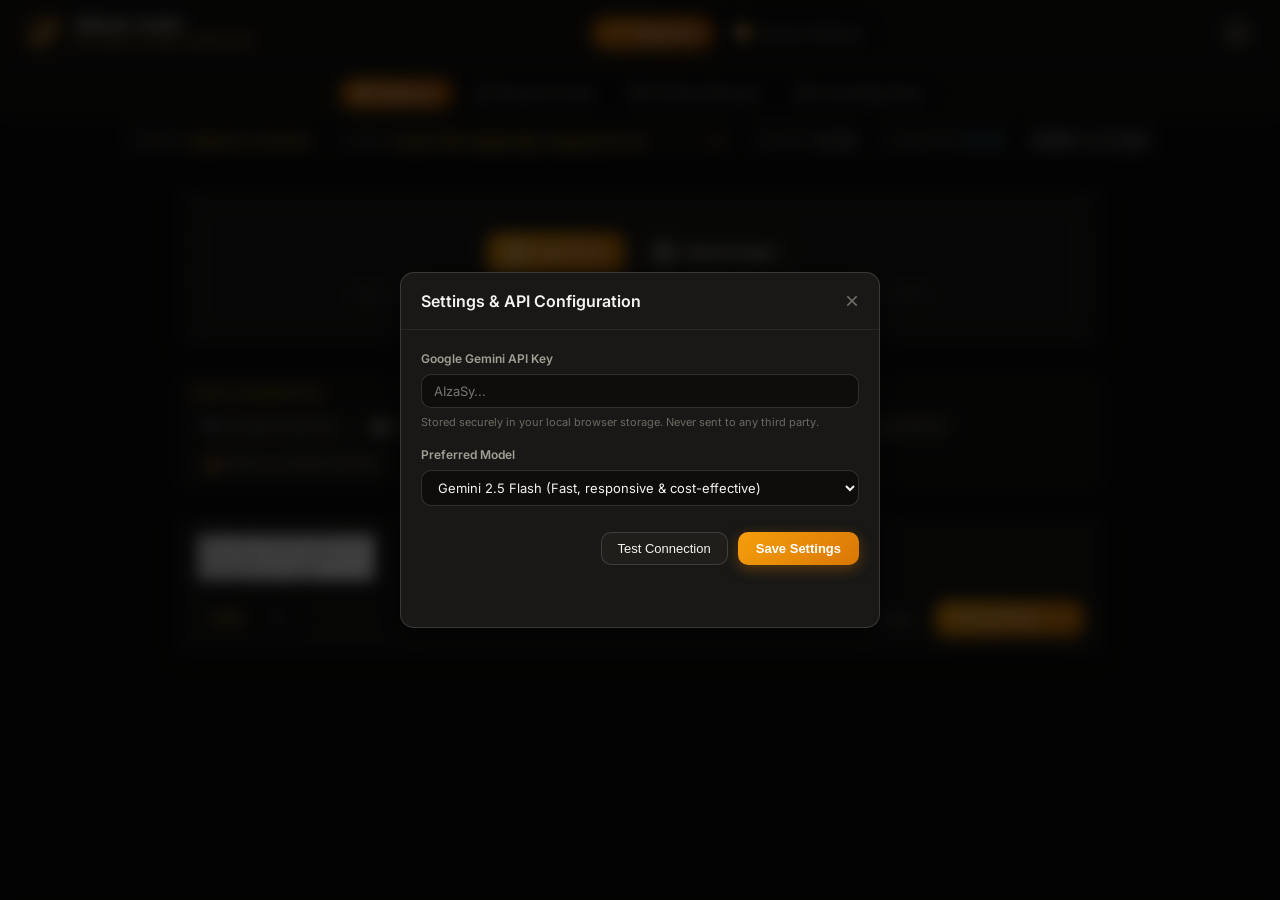
==== commit 3056511f: "Add OG Book Recipes tab with 25 authentic literature formulas and drop coulage calculator" ====
--- a/baguette-guru/index.html
+++ b/baguette-guru/index.html
@@ -8,7 +8,7 @@
     <meta name="apple-mobile-web-app-capable" content="yes">
     <meta name="apple-mobile-web-app-status-bar-style" content="black-translucent">
     <link rel="manifest" href="manifest.json">
-    <link rel="stylesheet" href="style.css?v=7.0">
+    <link rel="stylesheet" href="style.css?v=8.0">
     <link rel="icon" href="data:image/svg+xml,<svg xmlns='http://www.w3.org/2000/svg' viewBox='0 0 100 100'><text y='.9em' font-size='90'>🥖</text></svg>">
 </head>
 <body>
@@ -59,13 +59,13 @@
                     <svg width="16" height="16" viewBox="0 0 24 24" fill="none" stroke="currentColor" stroke-width="2"><path d="M4 19.5A2.5 2.5 0 0 1 6.5 17H20"/><path d="M6.5 2H20v20H6.5A2.5 2.5 0 0 1 4 19.5v-15A2.5 2.5 0 0 1 6.5 2z"/></svg>
                     <span>Recipes & Scale</span>
                 </button>
+                <button id="nav-og" class="nav-tab" data-tab="og">
+                    <svg width="16" height="16" viewBox="0 0 24 24" fill="none" stroke="currentColor" stroke-width="2"><path d="M2 3h6a4 4 0 0 1 4 4v14a3 3 0 0 0-3-3H2z"/><path d="M22 3h-6a4 4 0 0 0-4 4v14a3 3 0 0 1 3-3h7z"/></svg>
+                    <span>OG Book Recipes</span>
+                </button>
                 <button id="nav-methods" class="nav-tab" data-tab="methods">
                     <svg width="16" height="16" viewBox="0 0 24 24" fill="none" stroke="currentColor" stroke-width="2"><polygon points="12 2 2 7 12 12 22 7 12 2"/><polyline points="2 17 12 22 22 17"/><polyline points="2 12 12 17 22 12"/></svg>
                     <span>Knowledge Base</span>
-                </button>
-                <button id="nav-coulage" class="nav-tab" data-tab="coulage">
-                    <svg width="16" height="16" viewBox="0 0 24 24" fill="none" stroke="currentColor" stroke-width="2"><path d="M14 14.76V3.5a2.5 2.5 0 0 0-5 0v11.26a4.5 4.5 0 1 0 5 0z"/></svg>
-                    <span>Water Temp</span>
                 </button>
             </div>
         </nav>
@@ -339,61 +339,77 @@
 
             </section>
 
-            <!-- TAB 4: COULAGE / BASE TEMPERATURE CALCULATOR -->
-            <section id="view-coulage" class="tab-view">
+            <!-- TAB 3: OG BOOK RECIPES (ORIGINAL LITERATURE ARCHIVE) -->
+            <section id="view-og" class="tab-view">
                 
                 <div class="card-hero">
-                    <h2>Le Coulage — Water Temperature Calculator</h2>
-                    <p class="hero-desc">French Base Temperature Formula: Target Dough Temp = Room + Flour + Water + Mixer Friction</p>
-                </div>
-
+                    <div class="hero-header">
+                        <div>
+                            <h2>Original Literature Archive (25 Master Formulas)</h2>
+                            <p class="hero-desc">Authentic unadulterated formulas, historical context, and baker's methods directly from the 9 foundational books</p>
+                        </div>
+                    </div>
+                </div>
+
+                <!-- SOURCE FILTER STRIP -->
                 <div class="panel-card">
-                    <p class="card-intro-text">
-                        Controlling final dough temperature (<strong>23.5°C – 24.5°C</strong>) is essential to govern fermentation speed, regulate enzyme activity, and keep wild yeast in balance with lactic acid bacteria.
-                    </p>
-
-                    <div class="coulage-inputs-grid">
-                        <div class="config-field">
-                            <label for="coulage-td">Target Dough Temp (T°D)</label>
-                            <div class="input-with-unit">
-                                <input type="number" id="coulage-td" value="24" step="0.5" class="clean-input input-bold">
-                                <span class="unit-tag">°C</span>
-                            </div>
-                        </div>
-
-                        <div class="config-field">
-                            <label for="coulage-tr">Room / Ambient Temp (T°R)</label>
-                            <div class="input-with-unit">
-                                <input type="number" id="coulage-tr" value="22" step="0.5" class="clean-input">
-                                <span class="unit-tag">°C</span>
-                            </div>
-                        </div>
-
-                        <div class="config-field">
-                            <label for="coulage-tf">Flour Temp (T°F)</label>
-                            <div class="input-with-unit">
-                                <input type="number" id="coulage-tf" value="21" step="0.5" class="clean-input">
-                                <span class="unit-tag">°C</span>
-                            </div>
-                        </div>
-
-                        <div class="config-field">
-                            <label for="coulage-friction">Mixing Method (Friction Factor)</label>
-                            <select id="coulage-friction" class="clean-select">
-                                <option value="0">Manual Hand Mixing / Folds (0°C)</option>
-                                <option value="2">Gentle Slow Mixer (2°C)</option>
-                                <option value="4" selected>Spiral / Stand Mixer Spd 1+2 (4°C)</option>
-                                <option value="6">Intensive High-Speed Mixer (6°C)</option>
-                            </select>
-                        </div>
-                    </div>
-
-                    <!-- HERO WATER TEMPERATURE BANNER -->
-                    <div class="coulage-hero-card">
-                        <div class="coulage-hero-label">Calculated Water Temperature Needed</div>
-                        <div id="coulage-water-result" class="coulage-hero-number">25.0°C</div>
-                        <p id="coulage-advice" class="coulage-hero-advice">Use slightly tepid water to hit target dough temp of 24°C.</p>
-                    </div>
+                    <div class="card-section-label">Filter by Book / Author</div>
+                    <div id="og-book-filters" class="kb-topic-chips">
+                        <!-- Populated dynamically: All, Modernist Bread, Tartine, Lanio, Leo, Forkish, Poilâne, King Arthur, Greenway -->
+                    </div>
+
+                    <div class="card-section-label" style="margin-top: 14px;">Select Master Recipe</div>
+                    <div id="og-recipe-pills" class="recipe-pills">
+                        <!-- Populated dynamically -->
+                    </div>
+                </div>
+
+                <!-- ACTIVE OG RECIPE CARD -->
+                <div class="panel-card highlight-card">
+                    
+                    <div class="recipe-action-banner">
+                        <div class="active-recipe-summary">
+                            <span id="og-book-badge" class="bm-phase-badge">Modernist Bread Vol 6</span>
+                            <h3 id="og-recipe-title" style="margin-top: 6px;">A-Plus Baguette</h3>
+                            <p id="og-recipe-meta" class="recipe-desc-text">Nathan Myhrvold & Francisco Migoya • Page 48</p>
+                        </div>
+                        <button id="btn-start-og-baking-mode" class="btn-execute btn-baking-mode" title="Launch Step-by-Step Guided Baker">
+                            <svg width="18" height="18" viewBox="0 0 24 24" fill="none" stroke="currentColor" stroke-width="2"><circle cx="12" cy="12" r="10"/><polyline points="12 6 12 12 16 14"/></svg>
+                            <span>BAKE THIS OG FORMULA</span>
+                        </button>
+                    </div>
+
+                    <!-- AUTHOR COMMENTARY CALLOUT -->
+                    <div class="flour-advice-callout" style="margin: 16px 0;">
+                        <div style="font-weight: 700; text-transform: uppercase; margin-bottom: 4px; letter-spacing: 0.5px;">Author's Notes & Formulation Philosophy:</div>
+                        <div id="og-author-notes" style="color: var(--text-primary); line-height: 1.6;"></div>
+                    </div>
+
+                    <!-- FORMULA TABLE -->
+                    <div class="table-responsive">
+                        <table class="scale-table">
+                            <thead>
+                                <tr>
+                                    <th>Original Ingredient</th>
+                                    <th>Printed Weight</th>
+                                    <th>Baker's %</th>
+                                    <th>Original Book Technique & Notes</th>
+                                </tr>
+                            </thead>
+                            <tbody id="og-recipe-table-body">
+                                <!-- Populated dynamically -->
+                            </tbody>
+                        </table>
+                    </div>
+
+                    <!-- STEP BY STEP ORIGINAL METHOD -->
+                    <div class="timeline-module">
+                        <div class="card-section-label">Authentic Step-by-Step Method</div>
+                        <div id="og-recipe-steps-list" class="phases-accordion">
+                            <!-- Populated dynamically -->
+                        </div>
+                    </div>
+
                 </div>
 
             </section>
@@ -523,7 +539,7 @@
         </div>
     </div>
 
-    <script src="knowledge_data.js?v=6.0"></script>
-    <script src="app.js?v=6.0"></script>
+    <script src="knowledge_data.js?v=8.0"></script>
+    <script src="app.js?v=8.0"></script>
 </body>
 </html>
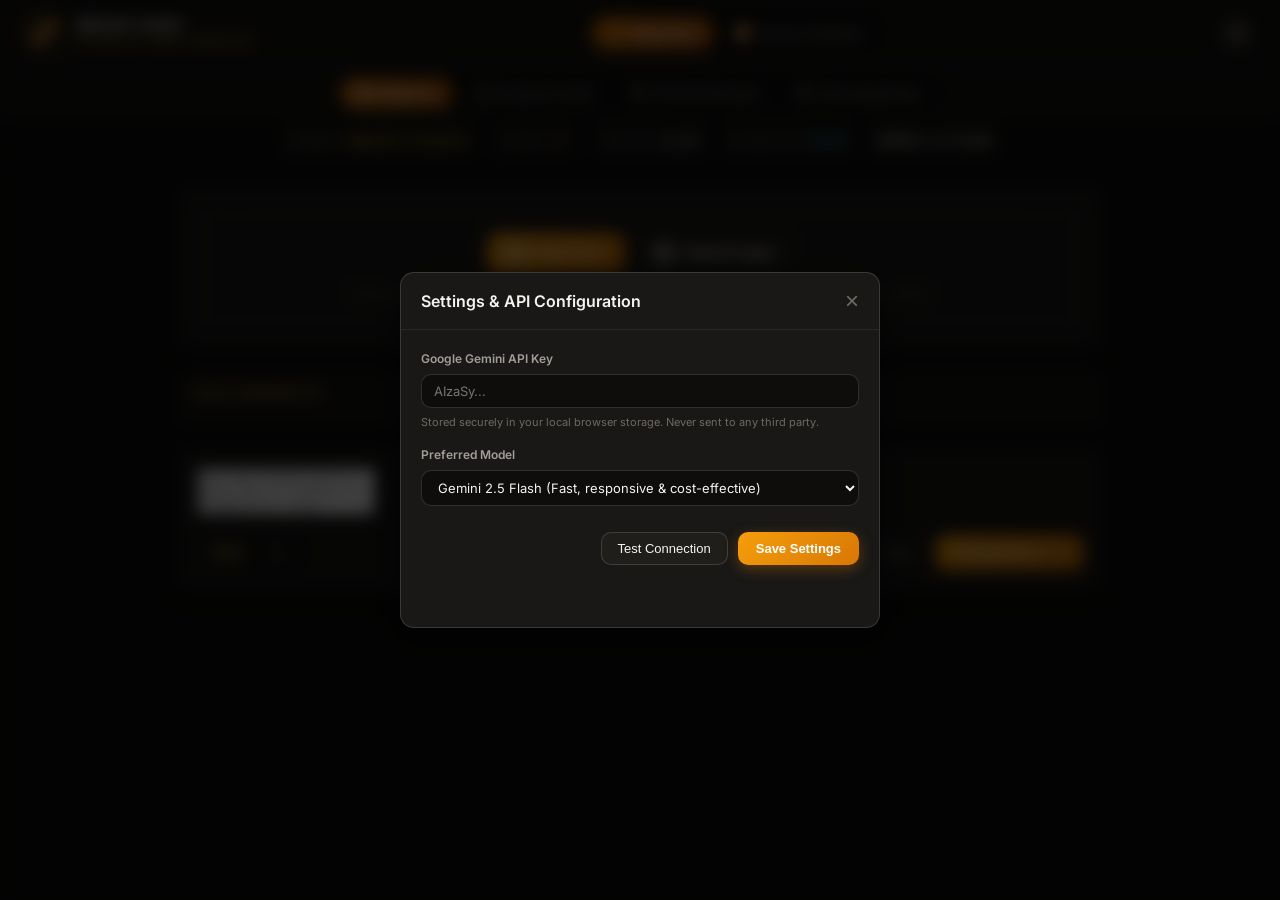
==== commit d323f871: "Add Caputo Manitoba Oro, Caputo Weissmehl, and Altbachmuehle Bio Weissmehl flour profiles" ====
--- a/baguette-guru/index.html
+++ b/baguette-guru/index.html
@@ -8,7 +8,7 @@
     <meta name="apple-mobile-web-app-capable" content="yes">
     <meta name="apple-mobile-web-app-status-bar-style" content="black-translucent">
     <link rel="manifest" href="manifest.json">
-    <link rel="stylesheet" href="style.css?v=8.0">
+    <link rel="stylesheet" href="style.css?v=8.1">
     <link rel="icon" href="data:image/svg+xml,<svg xmlns='http://www.w3.org/2000/svg' viewBox='0 0 100 100'><text y='.9em' font-size='90'>🥖</text></svg>">
 </head>
 <body>
@@ -539,7 +539,7 @@
         </div>
     </div>
 
-    <script src="knowledge_data.js?v=8.0"></script>
-    <script src="app.js?v=8.0"></script>
+    <script src="knowledge_data.js?v=8.1"></script>
+    <script src="app.js?v=8.1"></script>
 </body>
 </html>
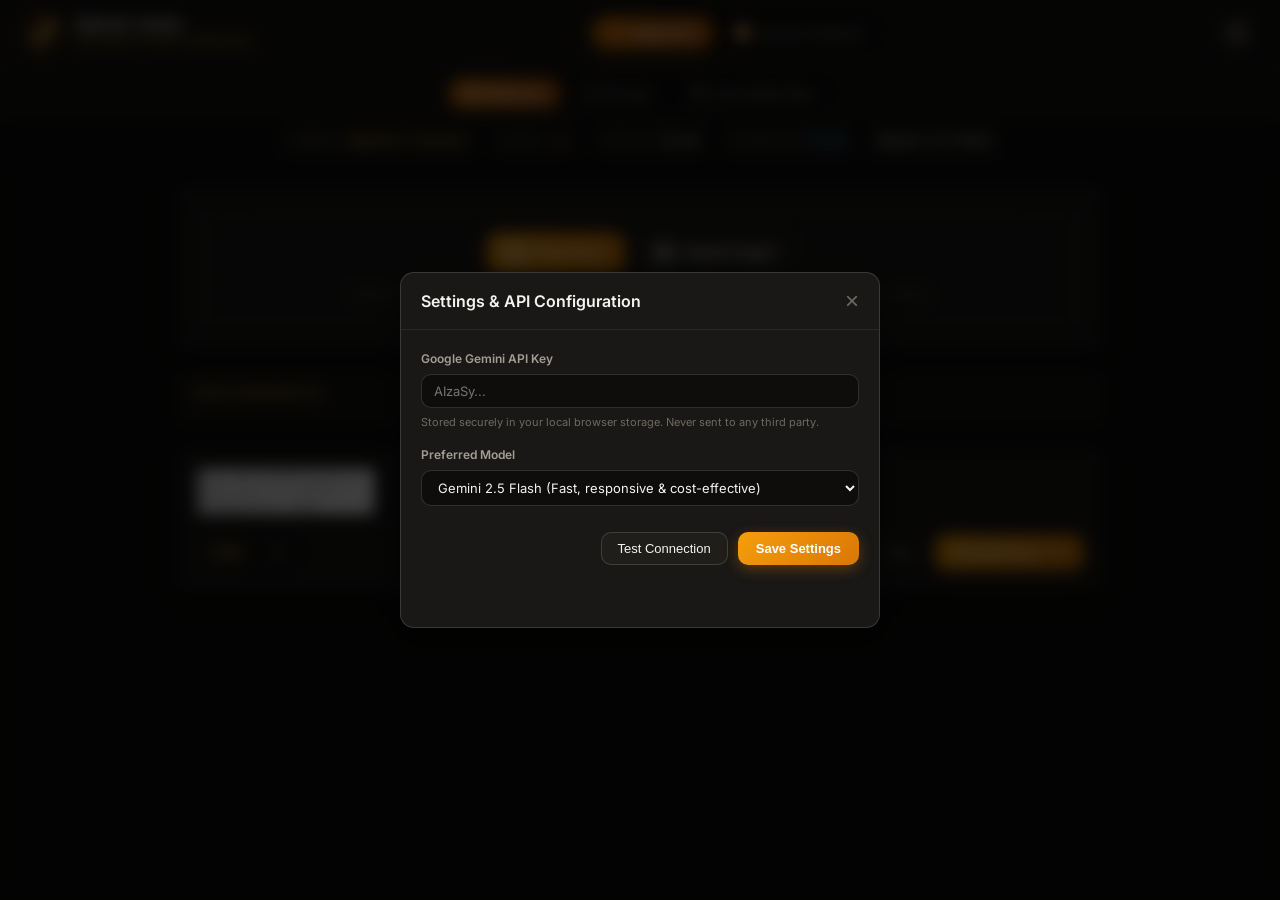
==== commit ec4c6c50: "Combine Master & OG recipes into unified tab with source chips and add Modernist Bread direct sourdo" ====
--- a/baguette-guru/index.html
+++ b/baguette-guru/index.html
@@ -8,7 +8,7 @@
     <meta name="apple-mobile-web-app-capable" content="yes">
     <meta name="apple-mobile-web-app-status-bar-style" content="black-translucent">
     <link rel="manifest" href="manifest.json">
-    <link rel="stylesheet" href="style.css?v=8.1">
+    <link rel="stylesheet" href="style.css?v=9.0">
     <link rel="icon" href="data:image/svg+xml,<svg xmlns='http://www.w3.org/2000/svg' viewBox='0 0 100 100'><text y='.9em' font-size='90'>🥖</text></svg>">
 </head>
 <body>
@@ -57,11 +57,7 @@
                 </button>
                 <button id="nav-recipes" class="nav-tab" data-tab="recipes">
                     <svg width="16" height="16" viewBox="0 0 24 24" fill="none" stroke="currentColor" stroke-width="2"><path d="M4 19.5A2.5 2.5 0 0 1 6.5 17H20"/><path d="M6.5 2H20v20H6.5A2.5 2.5 0 0 1 4 19.5v-15A2.5 2.5 0 0 1 6.5 2z"/></svg>
-                    <span>Recipes & Scale</span>
-                </button>
-                <button id="nav-og" class="nav-tab" data-tab="og">
-                    <svg width="16" height="16" viewBox="0 0 24 24" fill="none" stroke="currentColor" stroke-width="2"><path d="M2 3h6a4 4 0 0 1 4 4v14a3 3 0 0 0-3-3H2z"/><path d="M22 3h-6a4 4 0 0 0-4 4v14a3 3 0 0 1 3-3h7z"/></svg>
-                    <span>OG Book Recipes</span>
+                    <span>Recipes</span>
                 </button>
                 <button id="nav-methods" class="nav-tab" data-tab="methods">
                     <svg width="16" height="16" viewBox="0 0 24 24" fill="none" stroke="currentColor" stroke-width="2"><polygon points="12 2 2 7 12 12 22 7 12 2"/><polyline points="2 17 12 22 22 17"/><polyline points="2 12 12 17 22 12"/></svg>
@@ -169,23 +165,54 @@
 
             </section>
 
-            <!-- TAB 2: RECIPES & SCALE COMPANION -->
+            <!-- TAB 2: RECIPES & SCALE COMPANION (COMBINED MASTER & LITERATURE ARCHIVE) -->
             <section id="view-recipes" class="tab-view">
                 
                 <div class="card-hero">
                     <div class="hero-header">
                         <div>
-                            <h2 id="recipe-format-title">Artisanal Baguettes</h2>
-                            <p id="recipe-format-subtitle" class="hero-desc">Exact kitchen scale weights dynamically tuned to your flour and hydration</p>
-                        </div>
-                    </div>
-                </div>
-
-                <!-- FLOUR PROFILER CARD -->
-                <div class="panel-card">
-                    <div class="card-section-label">Flour Rheology Profile</div>
+                            <h2 id="recipe-format-title">Master Formulations & Literature Archive</h2>
+                            <p id="recipe-format-subtitle" class="hero-desc">Interactive parametric scaling, custom flour rheology, live bassinage staging, authentic book provenance, and guided step-by-step baking</p>
+                        </div>
+                    </div>
+                </div>
+
+                <!-- FILTER BY SOURCE CHIPS & RECIPE SELECTOR -->
+                <div class="panel-card" style="margin-bottom: 16px;">
+                    <div class="card-section-label">Filter by Source & Provenance</div>
+                    <div id="recipe-book-filters" class="kb-topic-chips" style="margin-bottom: 14px;">
+                        <!-- Populated dynamically: All, 🌟 Master Methods, Modernist Bread, Tartine, Lanio, Leo, Forkish, Poilâne, King Arthur, Greenway -->
+                    </div>
+
+                    <div class="card-section-label">Select Recipe</div>
+                    <div id="recipe-selector-pills" class="recipe-pills">
+                        <!-- Populated dynamically based on Format & Source -->
+                    </div>
+                </div>
+
+                <!-- ACTIVE RECIPE ACTION CARD -->
+                <div class="panel-card highlight-card">
                     
-                    <div class="flour-config-grid">
+                    <div class="recipe-action-banner">
+                        <div class="active-recipe-summary">
+                            <span id="recipe-book-badge" class="bm-phase-badge">Master Formulation</span>
+                            <h3 id="display-recipe-title" style="margin-top: 6px;">Modernist Bread: A-Plus Baguette</h3>
+                            <p id="display-recipe-desc" class="recipe-desc-text">Dual fermentation with toasted corn flour</p>
+                        </div>
+                        <button id="btn-start-baking-mode" class="btn-execute btn-baking-mode" title="Launch Step-by-Step Guided Baker with Alarms">
+                            <svg width="18" height="18" viewBox="0 0 24 24" fill="none" stroke="currentColor" stroke-width="2"><circle cx="12" cy="12" r="10"/><polyline points="12 6 12 12 16 14"/></svg>
+                            <span>BAKE THIS RECIPE</span>
+                        </button>
+                    </div>
+
+                    <!-- AUTHOR COMMENTARY / FORMULATION PHILOSOPHY -->
+                    <div id="recipe-author-callout" class="flour-advice-callout" style="margin: 16px 0;">
+                        <div style="font-weight: 700; text-transform: uppercase; margin-bottom: 4px; letter-spacing: 0.5px;">Author's Notes & Formulation Philosophy:</div>
+                        <div id="recipe-author-notes" style="color: var(--text-primary); line-height: 1.6;"></div>
+                    </div>
+
+                    <!-- FLOUR RHEOLOGY PROFILER -->
+                    <div class="flour-config-grid" style="margin-bottom: 16px;">
                         <div class="config-field">
                             <label for="recipe-flour-selector">Selected Flour</label>
                             <select id="recipe-flour-selector" class="clean-select">
@@ -207,34 +234,10 @@
                         </div>
                     </div>
 
-                    <div id="flour-notes-banner" class="flour-advice-callout">
+                    <div id="flour-notes-banner" class="flour-advice-callout" style="margin-bottom: 20px;">
                         <!-- Populated dynamically -->
                     </div>
-                </div>
-
-                <!-- RECIPE VARIANT SELECTOR -->
-                <div class="recipe-selector-wrap">
-                    <div class="card-section-label">Master Recipe Formula</div>
-                    <div id="recipe-selector-pills" class="recipe-pills">
-                        <!-- Populated dynamically based on Baguette vs Boule -->
-                    </div>
-
-                    <!-- ACTIVE RECIPE ACTION BANNER -->
-                    <div class="recipe-action-banner">
-                        <div class="active-recipe-summary">
-                            <h3 id="display-recipe-title">Selected Master Formula</h3>
-                            <p id="display-recipe-desc" class="recipe-desc-text">Select a master formula above</p>
-                        </div>
-                        <button id="btn-start-baking-mode" class="btn-execute btn-baking-mode" title="Launch Step-by-Step Guided Baker with Alarms">
-                            <svg width="18" height="18" viewBox="0 0 24 24" fill="none" stroke="currentColor" stroke-width="2"><circle cx="12" cy="12" r="10"/><polyline points="12 6 12 12 16 14"/></svg>
-                            <span>START BAKING MODE</span>
-                        </button>
-                    </div>
-                </div>
-
-                <!-- SCALE MASTER & HYDRATION DIAL -->
-                <div class="panel-card highlight-card">
-                    
+
                     <!-- HYDRATION SLIDER WITH LIVE ZONE EVALUATION -->
                     <div class="hydration-module">
                         <div class="hydration-header">
@@ -249,10 +252,11 @@
                         </div>
 
                         <div class="slider-wrapper">
-                            <input type="range" id="slider-hydration" min="62" max="84" step="0.5" value="70" class="custom-range">
+                            <input type="range" id="slider-hydration" min="60" max="92" step="0.5" value="70" class="custom-range">
                             <div class="slider-scale-labels">
-                                <span>62% (Stiff)</span>
-                                <span>68% (T55/AP)</span>
+                                <span>60% (Stiff)</span>
+                                <span>65% (Altbachmühle)</span>
+                                <span>68% (Caputo Weiss)</span>
                                 <span>71% (Bio T65)</span>
                                 <span>76% (Boule)</span>
                                 <span>82%+ (Manitoba)</span>
@@ -281,7 +285,7 @@
                         </div>
                     </div>
 
-                    <!-- KITCHEN SCALE WEIGHTS TABLE (GRAMS EMPHASIZED!) -->
+                    <!-- KITCHEN SCALE WEIGHTS TABLE -->
                     <div class="table-responsive">
                         <table class="scale-table">
                             <thead>
@@ -289,6 +293,7 @@
                                     <th>Ingredient / Stage</th>
                                     <th class="col-grams">Kitchen Scale Weight</th>
                                     <th class="col-pct">Baker's %</th>
+                                    <th>Original Book Weight</th>
                                     <th>Technique & Timing</th>
                                 </tr>
                             </thead>
@@ -339,80 +344,6 @@
 
             </section>
 
-            <!-- TAB 3: OG BOOK RECIPES (ORIGINAL LITERATURE ARCHIVE) -->
-            <section id="view-og" class="tab-view">
-                
-                <div class="card-hero">
-                    <div class="hero-header">
-                        <div>
-                            <h2>Original Literature Archive (25 Master Formulas)</h2>
-                            <p class="hero-desc">Authentic unadulterated formulas, historical context, and baker's methods directly from the 9 foundational books</p>
-                        </div>
-                    </div>
-                </div>
-
-                <!-- SOURCE FILTER STRIP -->
-                <div class="panel-card">
-                    <div class="card-section-label">Filter by Book / Author</div>
-                    <div id="og-book-filters" class="kb-topic-chips">
-                        <!-- Populated dynamically: All, Modernist Bread, Tartine, Lanio, Leo, Forkish, Poilâne, King Arthur, Greenway -->
-                    </div>
-
-                    <div class="card-section-label" style="margin-top: 14px;">Select Master Recipe</div>
-                    <div id="og-recipe-pills" class="recipe-pills">
-                        <!-- Populated dynamically -->
-                    </div>
-                </div>
-
-                <!-- ACTIVE OG RECIPE CARD -->
-                <div class="panel-card highlight-card">
-                    
-                    <div class="recipe-action-banner">
-                        <div class="active-recipe-summary">
-                            <span id="og-book-badge" class="bm-phase-badge">Modernist Bread Vol 6</span>
-                            <h3 id="og-recipe-title" style="margin-top: 6px;">A-Plus Baguette</h3>
-                            <p id="og-recipe-meta" class="recipe-desc-text">Nathan Myhrvold & Francisco Migoya • Page 48</p>
-                        </div>
-                        <button id="btn-start-og-baking-mode" class="btn-execute btn-baking-mode" title="Launch Step-by-Step Guided Baker">
-                            <svg width="18" height="18" viewBox="0 0 24 24" fill="none" stroke="currentColor" stroke-width="2"><circle cx="12" cy="12" r="10"/><polyline points="12 6 12 12 16 14"/></svg>
-                            <span>BAKE THIS OG FORMULA</span>
-                        </button>
-                    </div>
-
-                    <!-- AUTHOR COMMENTARY CALLOUT -->
-                    <div class="flour-advice-callout" style="margin: 16px 0;">
-                        <div style="font-weight: 700; text-transform: uppercase; margin-bottom: 4px; letter-spacing: 0.5px;">Author's Notes & Formulation Philosophy:</div>
-                        <div id="og-author-notes" style="color: var(--text-primary); line-height: 1.6;"></div>
-                    </div>
-
-                    <!-- FORMULA TABLE -->
-                    <div class="table-responsive">
-                        <table class="scale-table">
-                            <thead>
-                                <tr>
-                                    <th>Original Ingredient</th>
-                                    <th>Printed Weight</th>
-                                    <th>Baker's %</th>
-                                    <th>Original Book Technique & Notes</th>
-                                </tr>
-                            </thead>
-                            <tbody id="og-recipe-table-body">
-                                <!-- Populated dynamically -->
-                            </tbody>
-                        </table>
-                    </div>
-
-                    <!-- STEP BY STEP ORIGINAL METHOD -->
-                    <div class="timeline-module">
-                        <div class="card-section-label">Authentic Step-by-Step Method</div>
-                        <div id="og-recipe-steps-list" class="phases-accordion">
-                            <!-- Populated dynamically -->
-                        </div>
-                    </div>
-
-                </div>
-
-            </section>
 
         </main>
     </div>
@@ -539,7 +470,7 @@
         </div>
     </div>
 
-    <script src="knowledge_data.js?v=8.1"></script>
-    <script src="app.js?v=8.1"></script>
+    <script src="knowledge_data.js?v=9.0"></script>
+    <script src="app.js?v=9.0"></script>
 </body>
 </html>
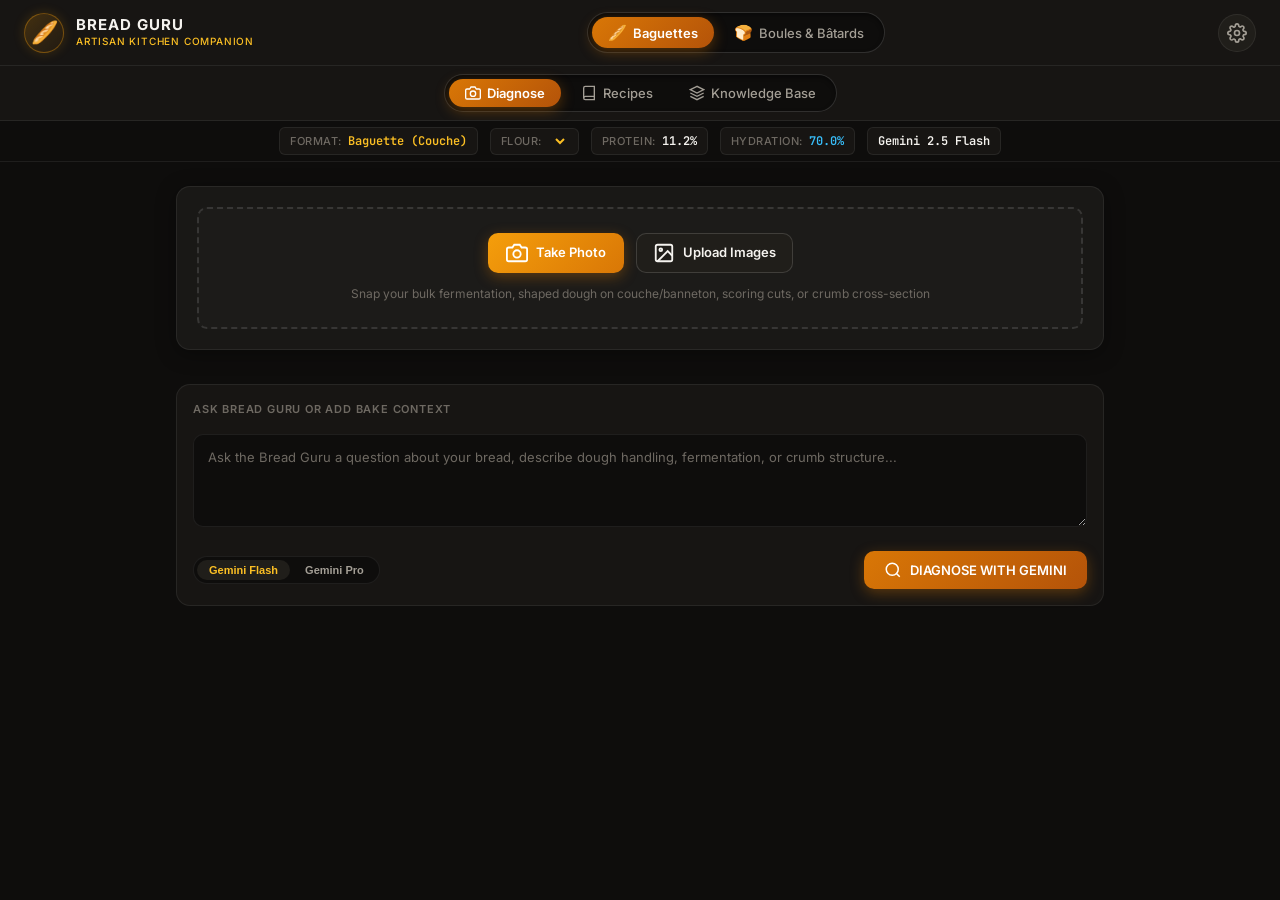
==== commit ee431d07: "Fix non-clickable chips bug by removing modal auto-open, remove hated quick chips, make filter chips" ====
--- a/baguette-guru/index.html
+++ b/baguette-guru/index.html
@@ -8,7 +8,7 @@
     <meta name="apple-mobile-web-app-capable" content="yes">
     <meta name="apple-mobile-web-app-status-bar-style" content="black-translucent">
     <link rel="manifest" href="manifest.json">
-    <link rel="stylesheet" href="style.css?v=9.0">
+    <link rel="stylesheet" href="style.css?v=9.1">
     <link rel="icon" href="data:image/svg+xml,<svg xmlns='http://www.w3.org/2000/svg' viewBox='0 0 100 100'><text y='.9em' font-size='90'>🥖</text></svg>">
 </head>
 <body>
@@ -121,31 +121,21 @@
                     <input type="file" id="camera-input" accept="image/*" capture="environment" style="display:none;">
                 </div>
 
-                <!-- QUICK TOPIC CHIPS -->
-                <div class="quick-chips-wrapper">
-                    <span class="chips-label">Quick Diagnostics:</span>
-                    <div id="quick-chips-container" class="chips-carousel">
-                        <!-- Populated dynamically based on Baguette vs Boule mode -->
-                    </div>
-                </div>
-
                 <!-- QUESTION / PROMPT INPUT -->
                 <div class="prompt-card">
-                    <textarea id="context-input" placeholder="Ask the Bread Guru a question or select a diagnostic chip above..." rows="3"></textarea>
+                    <div class="card-section-label" style="margin-bottom: 6px;">Ask Bread Guru or Add Bake Context</div>
+                    <textarea id="context-input" class="chat-input-field" placeholder="Ask the Bread Guru a question about your bread, describe dough handling, fermentation, or crumb structure..." rows="3"></textarea>
                     
                     <div class="prompt-card-footer">
                         <div class="model-segmented">
-                            <button id="btn-flash" class="model-opt active">Flash</button>
-                            <button id="btn-pro" class="model-opt">Pro</button>
-                        </div>
-
-                        <div class="footer-buttons">
-                            <button id="pillar-clear" class="btn-ghost" title="Clear inputs">Clear</button>
-                            <button id="btn-analyze" class="btn-execute">
-                                <span>Consult Guru</span>
-                                <svg width="16" height="16" viewBox="0 0 24 24" fill="none" stroke="currentColor" stroke-width="2.5"><polyline points="9 18 15 12 9 6"/></svg>
-                            </button>
-                        </div>
+                            <button id="btn-flash" class="model-opt active" data-model="gemini-2.5-flash">Gemini Flash</button>
+                            <button id="btn-pro" class="model-opt" data-model="gemini-2.5-pro">Gemini Pro</button>
+                        </div>
+                        
+                        <button id="btn-analyze" class="action-btn primary-action">
+                            <svg width="18" height="18" viewBox="0 0 24 24" fill="none" stroke="currentColor" stroke-width="2"><circle cx="11" cy="11" r="8"/><line x1="21" y1="21" x2="16.65" y2="16.65"/></svg>
+                            <span>DIAGNOSE WITH GEMINI</span>
+                        </button>
                     </div>
                 </div>
 
@@ -470,7 +460,7 @@
         </div>
     </div>
 
-    <script src="knowledge_data.js?v=9.0"></script>
-    <script src="app.js?v=9.0"></script>
+    <script src="knowledge_data.js?v=9.1"></script>
+    <script src="app.js?v=9.1"></script>
 </body>
 </html>
--- a/baguette-guru/style.css
+++ b/baguette-guru/style.css
@@ -267,7 +267,13 @@
     padding: 6px 16px;
     gap: 12px;
     overflow-x: auto;
+    scrollbar-width: none;
+    -ms-overflow-style: none;
     font-size: 12px;
+}
+
+.telemetry-strip::-webkit-scrollbar {
+    display: none;
 }
 
 .telemetry-pill {
@@ -1106,11 +1112,9 @@
    ========================================================================== */
 .kb-topic-chips {
     display: flex;
+    flex-wrap: wrap;
     gap: 8px;
-    overflow-x: auto;
-    padding-bottom: 8px;
     margin-bottom: 16px;
-    scrollbar-width: none;
 }
 
 .kb-topic-chips::-webkit-scrollbar {
@@ -1893,3 +1897,48 @@
     }
 }
 
+
+/* Clean Modern Chat / Prompt Input */
+.prompt-card {
+    background-color: var(--bg-surface);
+    border: 1px solid var(--border-subtle);
+    border-radius: var(--radius-lg);
+    padding: 16px;
+    display: flex;
+    flex-direction: column;
+    gap: 10px;
+    transition: border-color 0.2s ease, box-shadow 0.2s ease;
+    box-shadow: var(--shadow-sm);
+    margin-top: 14px;
+}
+
+.prompt-card:focus-within {
+    border-color: var(--amber-500);
+    box-shadow: 0 0 0 3px var(--amber-glow);
+}
+
+.chat-input-field {
+    width: 100%;
+    min-height: 85px;
+    background-color: var(--bg-base);
+    border: 1px solid var(--border-subtle);
+    border-radius: var(--radius-md);
+    color: var(--text-primary);
+    font-family: var(--font-sans);
+    font-size: 14px;
+    line-height: 1.6;
+    padding: 12px 14px;
+    resize: vertical;
+    outline: none;
+    transition: border-color 0.2s ease, background-color 0.2s ease;
+}
+
+.chat-input-field:focus {
+    border-color: var(--amber-500);
+    background-color: #171513;
+}
+
+.chat-input-field::placeholder {
+    color: var(--text-muted);
+    font-size: 13px;
+}
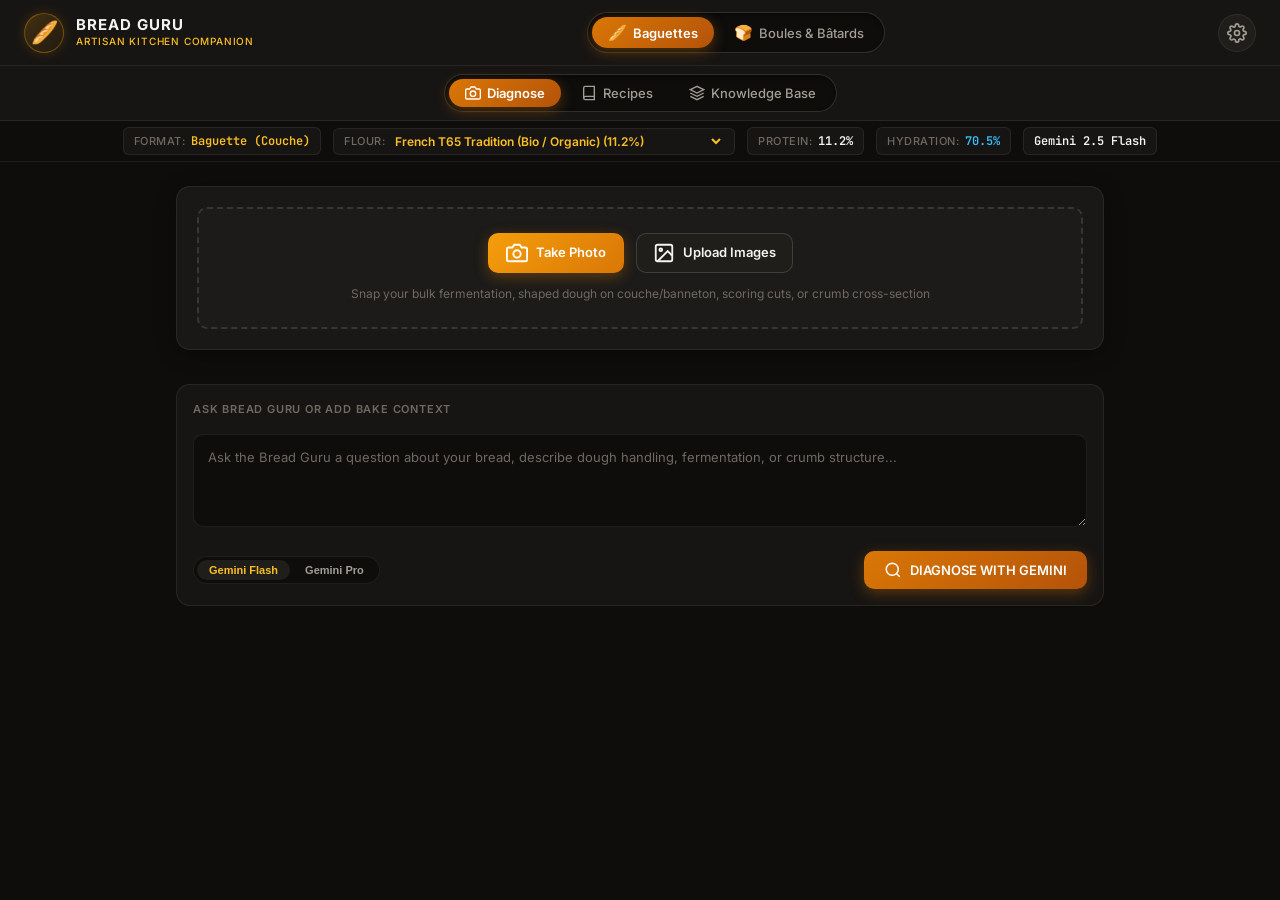
==== commit 37fdbe86: "Fix knowledge_data.js JSON syntax error and add cross-format fallback filtering to never show 'no re" ====
--- a/baguette-guru/index.html
+++ b/baguette-guru/index.html
@@ -8,7 +8,7 @@
     <meta name="apple-mobile-web-app-capable" content="yes">
     <meta name="apple-mobile-web-app-status-bar-style" content="black-translucent">
     <link rel="manifest" href="manifest.json">
-    <link rel="stylesheet" href="style.css?v=9.1">
+    <link rel="stylesheet" href="style.css?v=9.2">
     <link rel="icon" href="data:image/svg+xml,<svg xmlns='http://www.w3.org/2000/svg' viewBox='0 0 100 100'><text y='.9em' font-size='90'>🥖</text></svg>">
 </head>
 <body>
@@ -460,7 +460,7 @@
         </div>
     </div>
 
-    <script src="knowledge_data.js?v=9.1"></script>
-    <script src="app.js?v=9.1"></script>
+    <script src="knowledge_data.js?v=9.2"></script>
+    <script src="app.js?v=9.2"></script>
 </body>
 </html>
